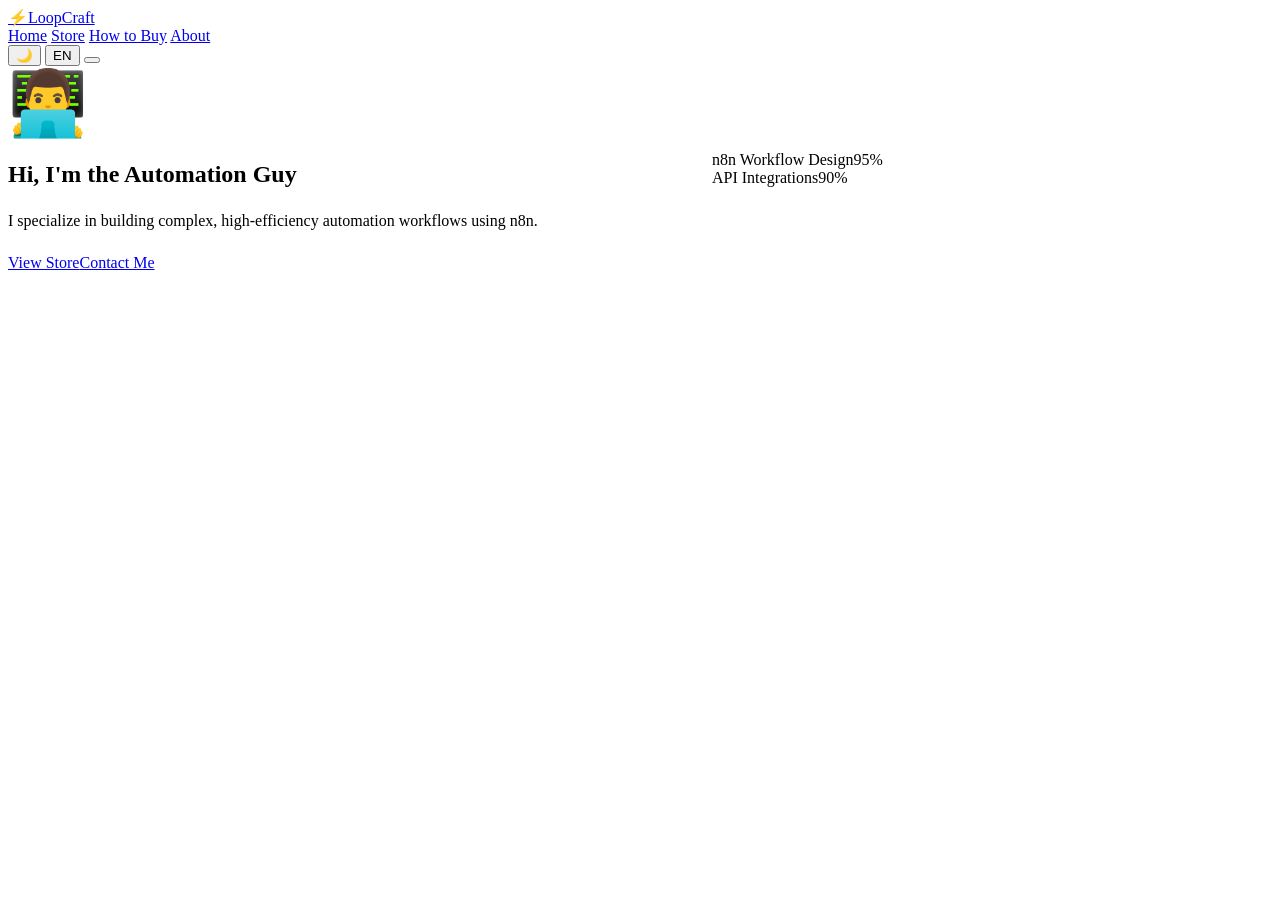
==== pages/about.html @ a9fdd728 "Create about.html" ====
<!DOCTYPE html>
<html lang="en" data-theme="dark">
<head>
    <meta charset="UTF-8">
    <meta name="viewport" content="width=device-width, initial-scale=1.0">
    <title>About | LoopCraft n8n Workflows</title>
    <link rel="preconnect" href="https://fonts.googleapis.com">
    <link rel="preconnect" href="https://fonts.gstatic.com" crossorigin>
    <link href="https://fonts.googleapis.com/css2?family=Inter:wght@400;500;600&family=Space+Grotesk:wght@500;700;800&family=Cairo:wght@600;700&display=swap" rel="stylesheet">
    <link rel="stylesheet" href="../css/style.css">
</head>
<body>
    <nav class="navbar">
        <div class="container">
            <a href="../index.html" class="logo"><span class="logo-icon">⚡</span><span class="logo-text">LoopCraft</span></a>
            <div class="nav-links">
                <a href="../index.html" class="nav-link" data-i18n="nav-home">Home</a>
                <a href="store.html" class="nav-link" data-i18n="nav-store">Store</a>
                <a href="how-to-buy.html" class="nav-link" data-i18n="nav-how-to-buy">How to Buy</a>
                <a href="about.html" class="nav-link active" data-i18n="nav-about">About</a>
            </div>
            <div class="nav-actions">
                <button class="icon-btn theme-toggle">🌙</button>
                <button class="icon-btn lang-toggle">EN</button>
                <button class="hamburger" id="hamburger"><span></span><span></span><span></span></button>
            </div>
        </div>
    </nav>
    <section class="about-hero">
        <div class="container">
            <div style="display: grid; grid-template-columns: repeat(auto-fit, minmax(350px, 1fr )); gap: 4rem; align-items: center;">
                <div class="reveal">
                    <span style="font-size: 4rem;">👨‍💻</span>
                    <h1 data-i18n="about-h1">Hi, I'm the Automation Guy</h1>
                    <p style="margin: 1.5rem 0;" data-i18n="about-p1">I specialize in building complex, high-efficiency automation workflows using n8n.</p>
                    <div class="btn-group"><a href="store.html" class="btn btn-primary" data-i18n="view-store">View Store</a><a href="https://instagram.com/your.instagram" target="_blank" class="btn btn-secondary" data-i18n="contact-me">Contact Me</a></div>
                </div>
                <div class="reveal" style="background: var(--bg-card ); padding: 2.5rem; border-radius: 24px; border: 1px solid var(--border-subtle);">
                    <div class="exp-bar-container"><div class="exp-label"><span>n8n Workflow Design</span><span>95%</span></div><div class="bar-bg"><div class="bar-fill" data-percent="95%"></div></div></div>
                    <div class="exp-bar-container"><div class="exp-label"><span>API Integrations</span><span>90%</span></div><div class="bar-bg"><div class="bar-fill" data-percent="90%"></div></div></div>
                    <!-- Other bars -->
                </div>
            </div>
        </div>
    </section>
    <script src="../js/main.js"></script>
</body>
</html>
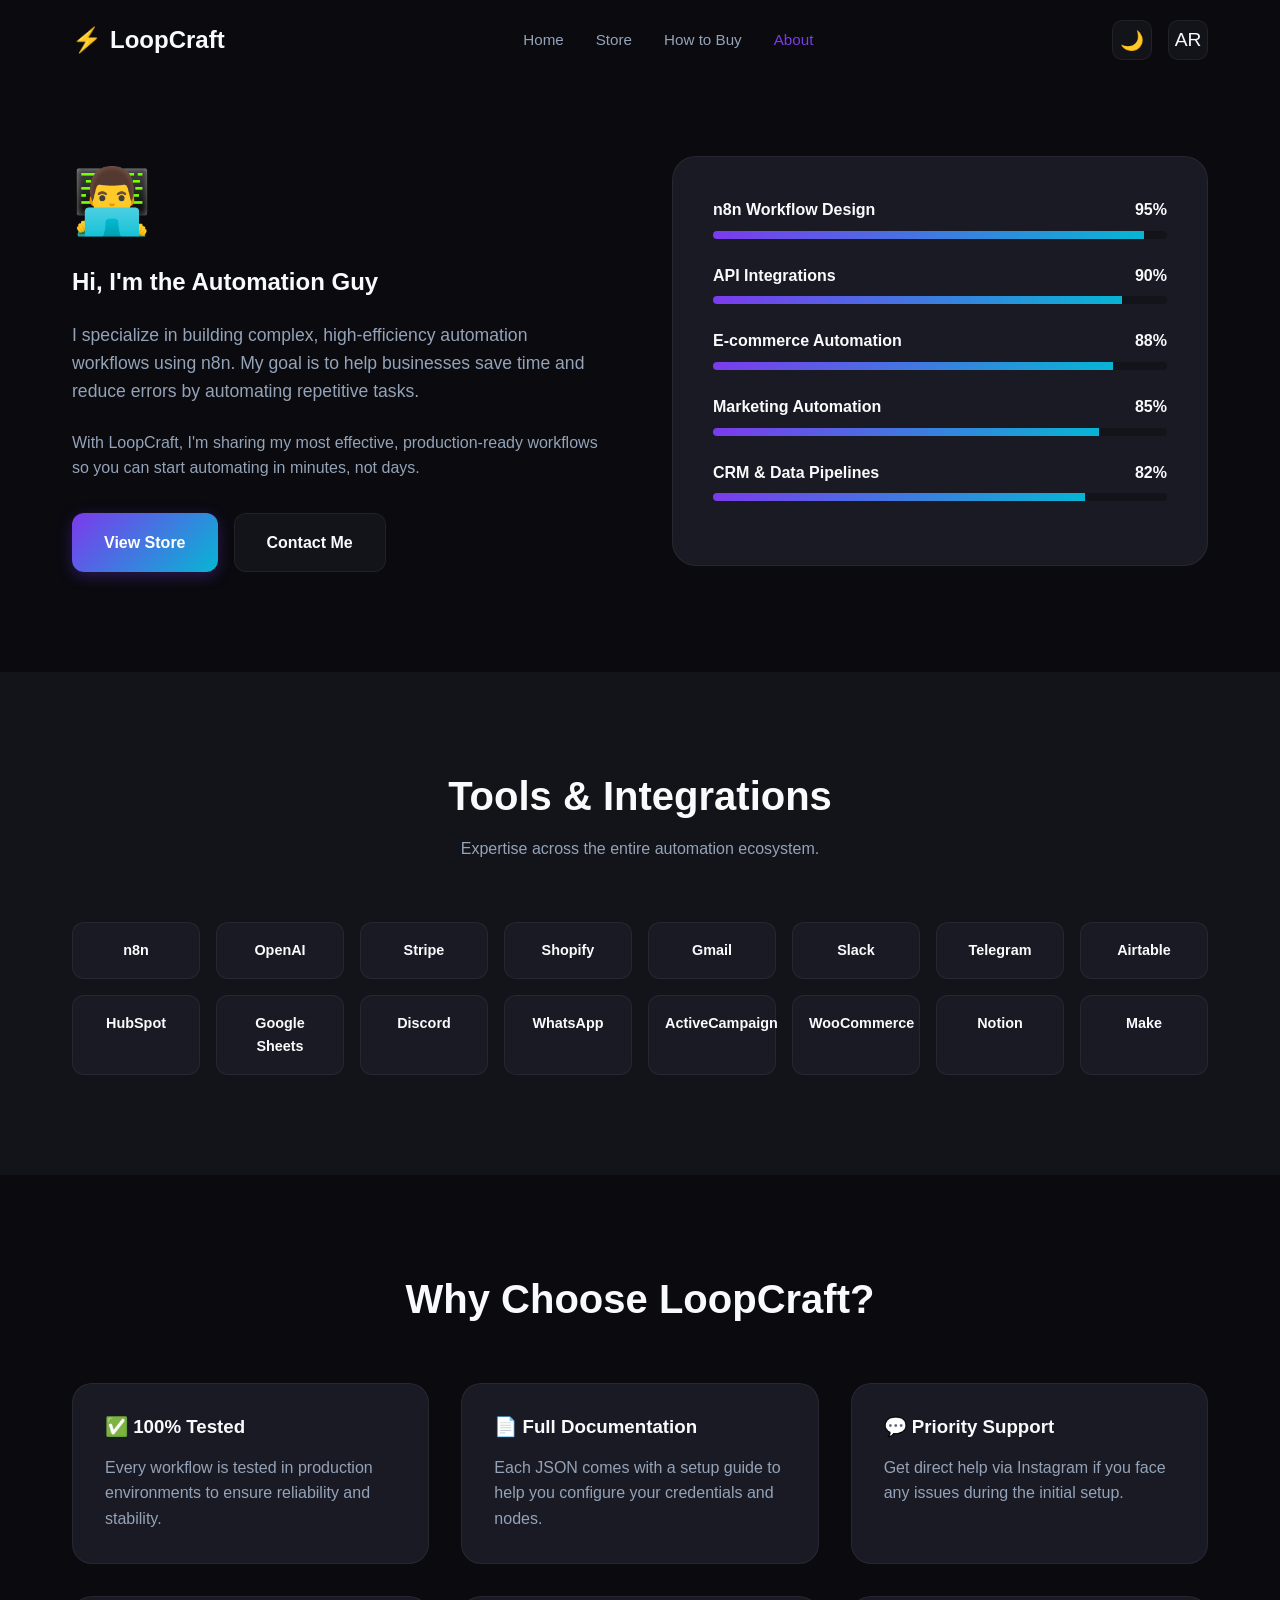
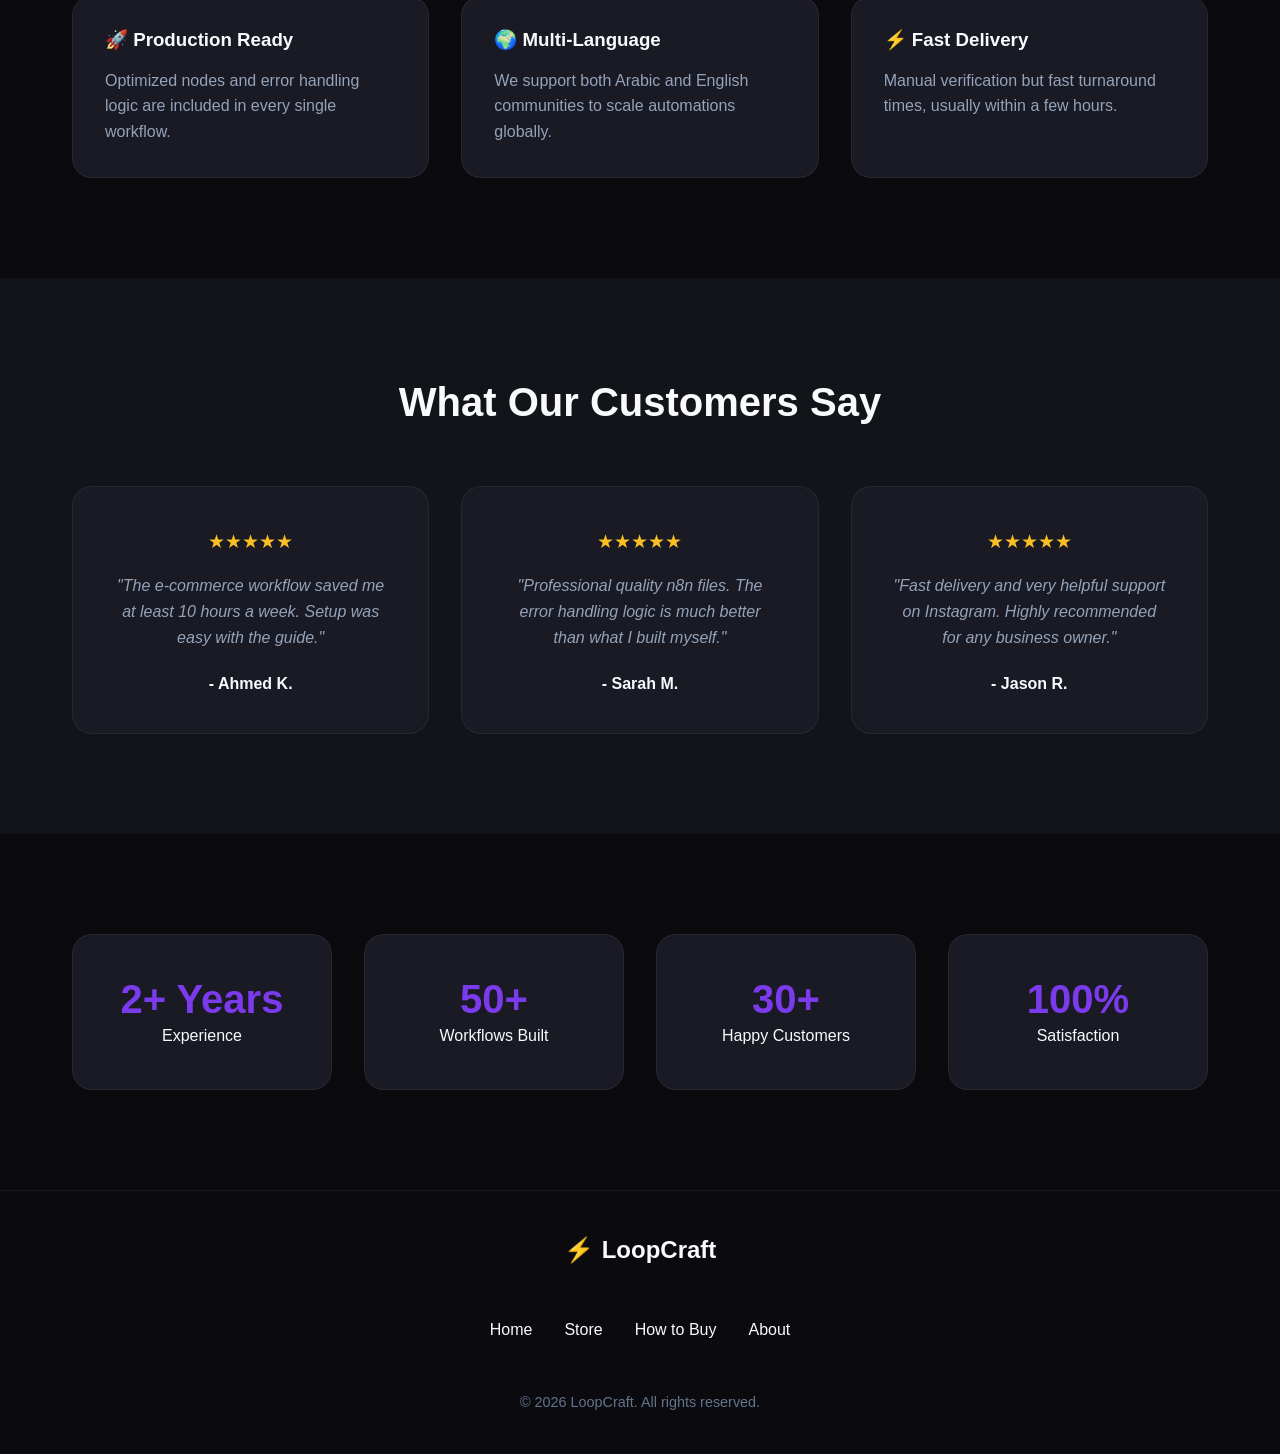
==== commit b8c6e355: "Update about.html" ====
--- a/pages/about.html
+++ b/pages/about.html
@@ -4,15 +4,22 @@
     <meta charset="UTF-8">
     <meta name="viewport" content="width=device-width, initial-scale=1.0">
     <title>About | LoopCraft n8n Workflows</title>
+    <!-- Google Fonts -->
     <link rel="preconnect" href="https://fonts.googleapis.com">
     <link rel="preconnect" href="https://fonts.gstatic.com" crossorigin>
     <link href="https://fonts.googleapis.com/css2?family=Inter:wght@400;500;600&family=Space+Grotesk:wght@500;700;800&family=Cairo:wght@600;700&display=swap" rel="stylesheet">
+    <!-- CSS Link -->
     <link rel="stylesheet" href="../css/style.css">
 </head>
 <body>
+
+    <!-- Navbar -->
     <nav class="navbar">
         <div class="container">
-            <a href="../index.html" class="logo"><span class="logo-icon">⚡</span><span class="logo-text">LoopCraft</span></a>
+            <a href="../index.html" class="logo">
+                <span class="logo-icon">⚡</span>
+                <span class="logo-text">LoopCraft</span>
+            </a>
             <div class="nav-links">
                 <a href="../index.html" class="nav-link" data-i18n="nav-home">Home</a>
                 <a href="store.html" class="nav-link" data-i18n="nav-store">Store</a>
@@ -22,27 +29,184 @@
             <div class="nav-actions">
                 <button class="icon-btn theme-toggle">🌙</button>
                 <button class="icon-btn lang-toggle">EN</button>
-                <button class="hamburger" id="hamburger"><span></span><span></span><span></span></button>
+                <button class="hamburger" id="hamburger">
+                    <span></span><span></span><span></span>
+                </button>
             </div>
         </div>
     </nav>
-    <section class="about-hero">
+
+    <!-- Mobile Menu -->
+    <div class="mobile-menu" id="mobileMenu">
+        <a href="../index.html" class="nav-link" data-i18n="nav-home">Home</a>
+        <a href="store.html" class="nav-link" data-i18n="nav-store">Store</a>
+        <a href="how-to-buy.html" class="nav-link" data-i18n="nav-how-to-buy">How to Buy</a>
+        <a href="about.html" class="nav-link active" data-i18n="nav-about">About</a>
+    </div>
+
+    <!-- About Hero -->
+    <section class="about-hero" style="padding-top: 150px;">
         <div class="container">
             <div style="display: grid; grid-template-columns: repeat(auto-fit, minmax(350px, 1fr )); gap: 4rem; align-items: center;">
                 <div class="reveal">
-                    <span style="font-size: 4rem;">👨‍💻</span>
+                    <span style="font-size: 4rem; display: block; margin-bottom: 1rem;">👨‍💻</span>
                     <h1 data-i18n="about-h1">Hi, I'm the Automation Guy</h1>
-                    <p style="margin: 1.5rem 0;" data-i18n="about-p1">I specialize in building complex, high-efficiency automation workflows using n8n.</p>
-                    <div class="btn-group"><a href="store.html" class="btn btn-primary" data-i18n="view-store">View Store</a><a href="https://instagram.com/your.instagram" target="_blank" class="btn btn-secondary" data-i18n="contact-me">Contact Me</a></div>
-                </div>
+                    <p style="margin: 1.5rem 0; font-size: 1.1rem; color: var(--text-secondary);" data-i18n="about-p1">I specialize in building complex, high-efficiency automation workflows using n8n. My goal is to help businesses save time and reduce errors by automating repetitive tasks.</p>
+                    <p style="margin-bottom: 2rem; color: var(--text-secondary);" data-i18n="about-p2">With LoopCraft, I'm sharing my most effective, production-ready workflows so you can start automating in minutes, not days.</p>
+                    <div class="btn-group">
+                        <a href="store.html" class="btn btn-primary" data-i18n="view-store">View Store</a>
+                        <a href="https://instagram.com/your.instagram" target="_blank" class="btn btn-secondary" data-i18n="contact-me">Contact Me</a>
+                    </div>
+                </div>
+                
+                <!-- Experience Bars -->
                 <div class="reveal" style="background: var(--bg-card ); padding: 2.5rem; border-radius: 24px; border: 1px solid var(--border-subtle);">
-                    <div class="exp-bar-container"><div class="exp-label"><span>n8n Workflow Design</span><span>95%</span></div><div class="bar-bg"><div class="bar-fill" data-percent="95%"></div></div></div>
-                    <div class="exp-bar-container"><div class="exp-label"><span>API Integrations</span><span>90%</span></div><div class="bar-bg"><div class="bar-fill" data-percent="90%"></div></div></div>
-                    <!-- Other bars -->
-                </div>
-            </div>
-        </div>
-    </section>
+                    <div class="exp-bar-container">
+                        <div class="exp-label"><span>n8n Workflow Design</span><span>95%</span></div>
+                        <div class="bar-bg"><div class="bar-fill" data-percent="95%"></div></div>
+                    </div>
+                    <div class="exp-bar-container">
+                        <div class="exp-label"><span>API Integrations</span><span>90%</span></div>
+                        <div class="bar-bg"><div class="bar-fill" data-percent="90%"></div></div>
+                    </div>
+                    <div class="exp-bar-container">
+                        <div class="exp-label"><span>E-commerce Automation</span><span>88%</span></div>
+                        <div class="bar-bg"><div class="bar-fill" data-percent="88%"></div></div>
+                    </div>
+                    <div class="exp-bar-container">
+                        <div class="exp-label"><span>Marketing Automation</span><span>85%</span></div>
+                        <div class="bar-bg"><div class="bar-fill" data-percent="85%"></div></div>
+                    </div>
+                    <div class="exp-bar-container">
+                        <div class="exp-label"><span>CRM & Data Pipelines</span><span>82%</span></div>
+                        <div class="bar-bg"><div class="bar-fill" data-percent="82%"></div></div>
+                    </div>
+                </div>
+            </div>
+        </div>
+    </section>
+
+    <!-- Tools Section -->
+    <section class="tools" style="background: var(--bg-secondary);">
+        <div class="container">
+            <div class="section-header reveal">
+                <h2 data-i18n="tools-h2">Tools & Integrations</h2>
+                <p data-i18n="tools-p">Expertise across the entire automation ecosystem.</p>
+            </div>
+            <div class="tools-grid reveal">
+                <div class="tool-chip">n8n</div><div class="tool-chip">OpenAI</div><div class="tool-chip">Stripe</div><div class="tool-chip">Shopify</div>
+                <div class="tool-chip">Gmail</div><div class="tool-chip">Slack</div><div class="tool-chip">Telegram</div><div class="tool-chip">Airtable</div>
+                <div class="tool-chip">HubSpot</div><div class="tool-chip">Google Sheets</div><div class="tool-chip">Discord</div><div class="tool-chip">WhatsApp</div>
+                <div class="tool-chip">ActiveCampaign</div><div class="tool-chip">WooCommerce</div><div class="tool-chip">Notion</div><div class="tool-chip">Make</div>
+            </div>
+        </div>
+    </section>
+
+    <!-- Why Choose Us -->
+    <section class="why-choose">
+        <div class="container">
+            <div class="section-header reveal">
+                <h2 data-i18n="why-h2">Why Choose LoopCraft?</h2>
+            </div>
+            <div class="workflow-grid reveal">
+                <div class="step-card" style="text-align: left; padding: 2rem;">
+                    <h3 style="margin-bottom: 1rem;">✅ 100% Tested</h3>
+                    <p style="color: var(--text-secondary);">Every workflow is tested in production environments to ensure reliability and stability.</p>
+                </div>
+                <div class="step-card" style="text-align: left; padding: 2rem;">
+                    <h3 style="margin-bottom: 1rem;">📄 Full Documentation</h3>
+                    <p style="color: var(--text-secondary);">Each JSON comes with a setup guide to help you configure your credentials and nodes.</p>
+                </div>
+                <div class="step-card" style="text-align: left; padding: 2rem;">
+                    <h3 style="margin-bottom: 1rem;">💬 Priority Support</h3>
+                    <p style="color: var(--text-secondary);">Get direct help via Instagram if you face any issues during the initial setup.</p>
+                </div>
+                <div class="step-card" style="text-align: left; padding: 2rem;">
+                    <h3 style="margin-bottom: 1rem;">🚀 Production Ready</h3>
+                    <p style="color: var(--text-secondary);">Optimized nodes and error handling logic are included in every single workflow.</p>
+                </div>
+                <div class="step-card" style="text-align: left; padding: 2rem;">
+                    <h3 style="margin-bottom: 1rem;">🌍 Multi-Language</h3>
+                    <p style="color: var(--text-secondary);">We support both Arabic and English communities to scale automations globally.</p>
+                </div>
+                <div class="step-card" style="text-align: left; padding: 2rem;">
+                    <h3 style="margin-bottom: 1rem;">⚡ Fast Delivery</h3>
+                    <p style="color: var(--text-secondary);">Manual verification but fast turnaround times, usually within a few hours.</p>
+                </div>
+            </div>
+        </div>
+    </section>
+
+    <!-- Testimonials -->
+    <section class="testimonials" style="background: var(--bg-secondary);">
+        <div class="container">
+            <div class="section-header reveal">
+                <h2 data-i18n="test-h2">What Our Customers Say</h2>
+            </div>
+            <div class="workflow-grid reveal">
+                <div class="step-card">
+                    <div style="color: #fbbf24; margin-bottom: 1rem; font-size: 1.2rem;">★★★★★</div>
+                    <p style="font-style: italic; color: var(--text-secondary);">"The e-commerce workflow saved me at least 10 hours a week. Setup was easy with the guide."</p>
+                    <h4 style="margin-top: 1.5rem;">- Ahmed K.</h4>
+                </div>
+                <div class="step-card">
+                    <div style="color: #fbbf24; margin-bottom: 1rem; font-size: 1.2rem;">★★★★★</div>
+                    <p style="font-style: italic; color: var(--text-secondary);">"Professional quality n8n files. The error handling logic is much better than what I built myself."</p>
+                    <h4 style="margin-top: 1.5rem;">- Sarah M.</h4>
+                </div>
+                <div class="step-card">
+                    <div style="color: #fbbf24; margin-bottom: 1rem; font-size: 1.2rem;">★★★★★</div>
+                    <p style="font-style: italic; color: var(--text-secondary);">"Fast delivery and very helpful support on Instagram. Highly recommended for any business owner."</p>
+                    <h4 style="margin-top: 1.5rem;">- Jason R.</h4>
+                </div>
+            </div>
+        </div>
+    </section>
+
+    <!-- Stats Section -->
+    <section class="numbers">
+        <div class="container">
+            <div class="steps-grid reveal">
+                <div class="step-card">
+                    <h3 style="font-size: 2.5rem; color: var(--violet);">2+ Years</h3>
+                    <p>Experience</p>
+                </div>
+                <div class="step-card">
+                    <h3 style="font-size: 2.5rem; color: var(--violet);">50+</h3>
+                    <p>Workflows Built</p>
+                </div>
+                <div class="step-card">
+                    <h3 style="font-size: 2.5rem; color: var(--violet);">30+</h3>
+                    <p>Happy Customers</p>
+                </div>
+                <div class="step-card">
+                    <h3 style="font-size: 2.5rem; color: var(--violet);">100%</h3>
+                    <p>Satisfaction</p>
+                </div>
+            </div>
+        </div>
+    </section>
+
+    <!-- Footer -->
+    <footer>
+        <div class="container">
+            <div class="footer-content">
+                <a href="../index.html" class="logo">
+                    <span class="logo-icon">⚡</span>
+                    <span class="logo-text">LoopCraft</span>
+                </a>
+                <div class="footer-links" style="margin: 1.5rem 0;">
+                    <a href="../index.html" data-i18n="nav-home">Home</a>
+                    <a href="store.html" data-i18n="nav-store">Store</a>
+                    <a href="how-to-buy.html" data-i18n="nav-how-to-buy">How to Buy</a>
+                    <a href="about.html" data-i18n="nav-about">About</a>
+                </div>
+                <p class="copyright">© 2026 LoopCraft. All rights reserved.</p>
+            </div>
+        </div>
+    </footer>
+
+    <!-- Scripts -->
     <script src="../js/main.js"></script>
 </body>
 </html>
--- a/css/style.css
+++ b/css/style.css
@@ -0,0 +1,840 @@
+/* 
+  LoopCraft - Professional n8n Automation Store
+  CSS Architecture: Modern, Responsive, Theme-aware
+*/
+
+:root {
+    /* Dark Mode (Default) */
+    --bg-primary: #0a0a0f;
+    --bg-secondary: #13131a;
+    --bg-card: #1a1a24;
+    --bg-card-hover: #1f1f2e;
+    --border: rgba(124, 58, 237, 0.2);
+    --border-subtle: rgba(255, 255, 255, 0.06);
+    --violet: #7c3aed;
+    --violet-light: #9d6af5;
+    --violet-glow: rgba(124, 58, 237, 0.3);
+    --cyan: #06b6d4;
+    --text-primary: #f8fafc;
+    --text-secondary: #94a3b8;
+    --text-muted: #64748b;
+    --gradient-btn: linear-gradient(135deg, #7c3aed, #06b6d4);
+    --gradient-text: linear-gradient(135deg, #7c3aed, #06b6d4);
+    
+    /* Shared Constants */
+    --font-heading: 'Space Grotesk', sans-serif;
+    --font-body: 'Inter', sans-serif;
+    --font-arabic: 'Cairo', sans-serif;
+    --transition: all 0.3s cubic-bezier(0.4, 0, 0.2, 1);
+    --shadow-sm: 0 1px 2px 0 rgba(0, 0, 0, 0.05);
+    --shadow-md: 0 4px 6px -1px rgba(0, 0, 0, 0.1);
+    --shadow-lg: 0 10px 15px -3px rgba(0, 0, 0, 0.1);
+    --container-width: 1200px;
+    --nav-height: 80px;
+}
+
+/* Light Mode Overrides */
+[data-theme="light"] {
+    --bg-primary: #f8fafc;
+    --bg-secondary: #f1f5f9;
+    --bg-card: #ffffff;
+    --bg-card-hover: #f8f4ff;
+    --border: rgba(124, 58, 237, 0.1);
+    --border-subtle: rgba(0, 0, 0, 0.05);
+    --text-primary: #0f172a;
+    --text-secondary: #475569;
+    --text-muted: #64748b;
+    --violet-glow: rgba(124, 58, 237, 0.15);
+}
+
+/* Base Styles */
+* {
+    margin: 0;
+    padding: 0;
+    box-sizing: border-box;
+}
+
+html {
+    scroll-behavior: smooth;
+}
+
+body {
+    background-color: var(--bg-primary);
+    color: var(--text-primary);
+    font-family: var(--font-body);
+    line-height: 1.6;
+    overflow-x: hidden;
+    transition: background-color 0.3s, color 0.3s;
+}
+
+body[dir="rtl"] {
+    font-family: var(--font-arabic);
+}
+
+h1, h2, h3, h4, h5, h6 {
+    font-family: var(--font-heading);
+    font-weight: 700;
+    line-height: 1.2;
+}
+
+a {
+    text-decoration: none;
+    color: inherit;
+    transition: var(--transition);
+}
+
+ul {
+    list-style: none;
+}
+
+img {
+    max-width: 100%;
+    display: block;
+}
+
+button {
+    cursor: pointer;
+    border: none;
+    background: none;
+    font-family: inherit;
+}
+
+.container {
+    max-width: var(--container-width);
+    margin: 0 auto;
+    padding: 0 2rem;
+}
+
+/* Typography Helpers */
+.text-gradient {
+    background: var(--gradient-text);
+    -webkit-background-clip: text;
+    -webkit-text-fill-color: transparent;
+    background-clip: text;
+}
+
+.reveal {
+    opacity: 0;
+    transform: translateY(30px);
+    transition: all 0.8s ease-out;
+}
+
+.reveal.active {
+    opacity: 1;
+    transform: translateY(0);
+}
+
+/* Navbar */
+.navbar {
+    position: fixed;
+    top: 0;
+    left: 0;
+    width: 100%;
+    height: var(--nav-height);
+    z-index: 1000;
+    transition: var(--transition);
+    display: flex;
+    align-items: center;
+}
+
+.navbar.scrolled {
+    background: rgba(var(--bg-primary-rgb, 10, 10, 15), 0.8);
+    backdrop-filter: blur(12px);
+    border-bottom: 1px solid var(--border-subtle);
+    height: 70px;
+}
+
+.navbar .container {
+    display: flex;
+    justify-content: space-between;
+    align-items: center;
+    width: 100%;
+}
+
+.logo {
+    font-size: 1.5rem;
+    font-weight: 800;
+    display: flex;
+    align-items: center;
+    gap: 0.5rem;
+    font-family: var(--font-heading);
+}
+
+.nav-links {
+    display: flex;
+    gap: 2rem;
+    align-items: center;
+}
+
+.nav-link {
+    font-weight: 500;
+    font-size: 0.95rem;
+    color: var(--text-secondary);
+}
+
+.nav-link:hover, .nav-link.active {
+    color: var(--violet);
+}
+
+.nav-actions {
+    display: flex;
+    gap: 1rem;
+    align-items: center;
+}
+
+.icon-btn {
+    width: 40px;
+    height: 40px;
+    border-radius: 10px;
+    display: flex;
+    align-items: center;
+    justify-content: center;
+    background: var(--bg-secondary);
+    border: 1px solid var(--border-subtle);
+    color: var(--text-primary);
+    font-size: 1.2rem;
+    transition: var(--transition);
+}
+
+.icon-btn:hover {
+    border-color: var(--violet);
+    transform: translateY(-2px);
+}
+
+.hamburger {
+    display: none;
+    flex-direction: column;
+    gap: 6px;
+}
+
+.hamburger span {
+    width: 25px;
+    height: 2px;
+    background: var(--text-primary);
+    transition: var(--transition);
+}
+
+/* Mobile Menu */
+.mobile-menu {
+    position: fixed;
+    top: 0;
+    left: 0;
+    width: 100%;
+    height: 100vh;
+    background: var(--bg-primary);
+    z-index: 999;
+    display: flex;
+    flex-direction: column;
+    align-items: center;
+    justify-content: center;
+    gap: 2rem;
+    transform: translateX(100%);
+    transition: transform 0.5s cubic-bezier(0.77, 0, 0.175, 1);
+}
+
+.mobile-menu.active {
+    transform: translateX(0);
+}
+
+.mobile-menu .nav-link {
+    font-size: 1.5rem;
+}
+
+/* Hero Section */
+.hero {
+    position: relative;
+    height: 100vh;
+    display: flex;
+    align-items: center;
+    overflow: hidden;
+}
+
+#heroCanvas {
+    position: absolute;
+    top: 0;
+    left: 0;
+    width: 100%;
+    height: 100%;
+    z-index: 0;
+    pointer-events: none;
+}
+
+.hero-content {
+    position: relative;
+    z-index: 1;
+    max-width: 800px;
+}
+
+.badge {
+    display: inline-flex;
+    align-items: center;
+    gap: 0.5rem;
+    padding: 0.5rem 1rem;
+    background: var(--bg-secondary);
+    border: 1px solid var(--border);
+    border-radius: 100px;
+    font-size: 0.85rem;
+    font-weight: 600;
+    margin-bottom: 1.5rem;
+}
+
+.dot {
+    width: 8px;
+    height: 8px;
+    background: var(--cyan);
+    border-radius: 50%;
+    box-shadow: 0 0 10px var(--cyan);
+    animation: pulse 2s infinite;
+}
+
+@keyframes pulse {
+    0% { transform: scale(1); opacity: 1; }
+    50% { transform: scale(1.5); opacity: 0.5; }
+    100% { transform: scale(1); opacity: 1; }
+}
+
+.hero h1 {
+    font-size: clamp(2.5rem, 8vw, 4.5rem);
+    margin-bottom: 1.5rem;
+}
+
+.hero p {
+    font-size: 1.2rem;
+    color: var(--text-secondary);
+    margin-bottom: 2.5rem;
+    max-width: 600px;
+}
+
+.btn-group {
+    display: flex;
+    gap: 1rem;
+    flex-wrap: wrap;
+}
+
+.btn {
+    padding: 1rem 2rem;
+    border-radius: 12px;
+    font-weight: 600;
+    font-size: 1rem;
+    transition: var(--transition);
+    display: inline-flex;
+    align-items: center;
+    justify-content: center;
+    gap: 0.5rem;
+}
+
+.btn-primary {
+    background: var(--gradient-btn);
+    color: white;
+    box-shadow: 0 4px 15px var(--violet-glow);
+}
+
+.btn-primary:hover {
+    transform: translateY(-3px);
+    box-shadow: 0 8px 25px var(--violet-glow);
+}
+
+.btn-secondary {
+    background: var(--bg-secondary);
+    border: 1px solid var(--border-subtle);
+    color: var(--text-primary);
+}
+
+.btn-secondary:hover {
+    background: var(--bg-card-hover);
+    border-color: var(--violet);
+}
+
+.hero-stats {
+    display: flex;
+    gap: 3rem;
+    margin-top: 4rem;
+}
+
+.stat-item h3 {
+    font-size: 1.5rem;
+    color: var(--text-primary);
+}
+
+.stat-item p {
+    font-size: 0.9rem;
+    color: var(--text-muted);
+    margin-bottom: 0;
+}
+
+/* Sections */
+section {
+    padding: 100px 0;
+}
+
+.section-header {
+    text-align: center;
+    margin-bottom: 60px;
+}
+
+.section-header h2 {
+    font-size: 2.5rem;
+    margin-bottom: 1rem;
+}
+
+.section-header p {
+    color: var(--text-secondary);
+    max-width: 600px;
+    margin: 0 auto;
+}
+
+/* Workflow Cards */
+.workflow-grid {
+    display: grid;
+    grid-template-columns: repeat(auto-fill, minmax(350px, 1fr));
+    gap: 2rem;
+}
+
+.workflow-card {
+    background: var(--bg-card);
+    border: 1px solid var(--border-subtle);
+    border-radius: 20px;
+    padding: 2rem;
+    position: relative;
+    overflow: hidden;
+    transition: var(--transition);
+    display: flex;
+    flex-direction: column;
+}
+
+.workflow-card::before {
+    content: '';
+    position: absolute;
+    top: 0;
+    left: 0;
+    width: 100%;
+    height: 4px;
+    background: var(--gradient-btn);
+    transform: scaleX(0);
+    transform-origin: left;
+    transition: transform 0.4s ease;
+}
+
+.workflow-card:hover {
+    transform: translateY(-10px);
+    border-color: var(--violet);
+    box-shadow: 0 20px 40px rgba(0, 0, 0, 0.3);
+}
+
+.workflow-card:hover::before {
+    transform: scaleX(1);
+}
+
+.card-icon {
+    width: 50px;
+    height: 50px;
+    border-radius: 12px;
+    background: var(--bg-secondary);
+    display: flex;
+    align-items: center;
+    justify-content: center;
+    font-size: 1.5rem;
+    margin-bottom: 1.5rem;
+}
+
+.card-tags {
+    display: flex;
+    gap: 0.5rem;
+    margin-bottom: 1rem;
+}
+
+.tag {
+    font-size: 0.75rem;
+    font-weight: 600;
+    padding: 0.25rem 0.75rem;
+    background: rgba(124, 58, 237, 0.1);
+    color: var(--violet-light);
+    border-radius: 100px;
+}
+
+.workflow-card h3 {
+    font-size: 1.25rem;
+    margin-bottom: 1rem;
+}
+
+.workflow-card .desc {
+    font-size: 0.95rem;
+    color: var(--text-secondary);
+    margin-bottom: 1.5rem;
+    flex-grow: 1;
+}
+
+.integrations {
+    display: flex;
+    flex-wrap: wrap;
+    gap: 0.5rem;
+    margin-bottom: 2rem;
+}
+
+.chip {
+    font-size: 0.8rem;
+    padding: 0.2rem 0.6rem;
+    background: var(--bg-secondary);
+    border: 1px solid var(--border-subtle);
+    border-radius: 6px;
+    color: var(--text-muted);
+}
+
+.card-footer {
+    display: flex;
+    justify-content: space-between;
+    align-items: center;
+    padding-top: 1.5rem;
+    border-top: 1px solid var(--border-subtle);
+}
+
+.price {
+    font-size: 1.5rem;
+    font-weight: 700;
+    color: var(--text-primary);
+}
+
+/* Filter Buttons */
+.filters {
+    display: flex;
+    justify-content: center;
+    flex-wrap: wrap;
+    gap: 1rem;
+    margin-bottom: 3rem;
+}
+
+.filter-btn {
+    padding: 0.6rem 1.2rem;
+    border-radius: 100px;
+    background: var(--bg-secondary);
+    border: 1px solid var(--border-subtle);
+    color: var(--text-secondary);
+    font-weight: 500;
+    transition: var(--transition);
+}
+
+.filter-btn:hover, .filter-btn.active {
+    background: var(--violet);
+    color: white;
+    border-color: var(--violet);
+}
+
+/* Step Cards */
+.steps-grid {
+    display: grid;
+    grid-template-columns: repeat(auto-fit, minmax(250px, 1fr));
+    gap: 2rem;
+}
+
+.step-card {
+    background: var(--bg-card);
+    padding: 2.5rem;
+    border-radius: 20px;
+    text-align: center;
+    border: 1px solid var(--border-subtle);
+}
+
+.step-number {
+    font-size: 3rem;
+    font-weight: 800;
+    color: rgba(124, 58, 237, 0.2);
+    margin-bottom: 1rem;
+    display: block;
+    font-family: var(--font-heading);
+}
+
+/* Modal */
+.modal-overlay {
+    position: fixed;
+    top: 0;
+    left: 0;
+    width: 100%;
+    height: 100%;
+    background: rgba(0, 0, 0, 0.8);
+    backdrop-filter: blur(8px);
+    z-index: 2000;
+    display: none;
+    align-items: center;
+    justify-content: center;
+    padding: 1rem;
+}
+
+.modal {
+    background: var(--bg-card);
+    width: 100%;
+    max-width: 500px;
+    border-radius: 24px;
+    padding: 2.5rem;
+    position: relative;
+    border: 1px solid var(--border);
+    animation: modalSlideUp 0.4s cubic-bezier(0.175, 0.885, 0.32, 1.275);
+}
+
+@keyframes modalSlideUp {
+    from { transform: translateY(50px); opacity: 0; }
+    to { transform: translateY(0); opacity: 1; }
+}
+
+.modal-header {
+    margin-bottom: 2rem;
+}
+
+.modal-header h2 {
+    font-size: 1.5rem;
+    margin-bottom: 0.5rem;
+}
+
+.modal-price-badge {
+    display: inline-block;
+    padding: 0.4rem 1rem;
+    background: rgba(6, 182, 212, 0.1);
+    color: var(--cyan);
+    border-radius: 100px;
+    font-weight: 700;
+}
+
+.modal-steps {
+    display: flex;
+    flex-direction: column;
+    gap: 1.5rem;
+    margin-bottom: 2rem;
+}
+
+.modal-step {
+    display: flex;
+    gap: 1rem;
+}
+
+.step-idx {
+    width: 28px;
+    height: 28px;
+    background: var(--violet);
+    color: white;
+    border-radius: 50%;
+    display: flex;
+    align-items: center;
+    justify-content: center;
+    font-size: 0.8rem;
+    font-weight: 700;
+    flex-shrink: 0;
+}
+
+.wallet-box {
+    background: var(--bg-secondary);
+    padding: 1rem;
+    border-radius: 12px;
+    border: 1px solid var(--border-subtle);
+    display: flex;
+    align-items: center;
+    justify-content: space-between;
+    margin: 1rem 0;
+}
+
+.wallet-address {
+    font-family: monospace;
+    font-size: 0.9rem;
+    color: var(--text-primary);
+    word-break: break-all;
+    overflow: hidden;
+    text-overflow: ellipsis;
+    white-space: nowrap;
+}
+
+.copy-btn {
+    padding: 0.5rem 1rem;
+    background: var(--bg-card);
+    border: 1px solid var(--border-subtle);
+    border-radius: 8px;
+    color: var(--violet);
+    font-size: 0.8rem;
+    font-weight: 600;
+}
+
+.modal-footer {
+    display: flex;
+    flex-direction: column;
+    gap: 1rem;
+}
+
+/* FAQ Accordion */
+.faq-container {
+    max-width: 800px;
+    margin: 0 auto;
+}
+
+.faq-item {
+    background: var(--bg-card);
+    border: 1px solid var(--border-subtle);
+    border-radius: 16px;
+    margin-bottom: 1rem;
+    overflow: hidden;
+}
+
+.faq-question {
+    padding: 1.5rem;
+    width: 100%;
+    display: flex;
+    justify-content: space-between;
+    align-items: center;
+    text-align: left;
+    font-weight: 600;
+    color: var(--text-primary);
+}
+
+body[dir="rtl"] .faq-question {
+    text-align: right;
+}
+
+.faq-answer {
+    max-height: 0;
+    overflow: hidden;
+    transition: max-height 0.3s ease;
+    padding: 0 1.5rem;
+    color: var(--text-secondary);
+}
+
+.faq-item.active .faq-answer {
+    max-height: 300px;
+    padding-bottom: 1.5rem;
+}
+
+.faq-icon {
+    transition: transform 0.3s;
+}
+
+.faq-item.active .faq-icon {
+    transform: rotate(180deg);
+}
+
+/* Experience Bars */
+.exp-bar-container {
+    margin-bottom: 1.5rem;
+}
+
+.exp-label {
+    display: flex;
+    justify-content: space-between;
+    margin-bottom: 0.5rem;
+    font-weight: 600;
+}
+
+.bar-bg {
+    height: 8px;
+    background: var(--bg-secondary);
+    border-radius: 100px;
+    overflow: hidden;
+}
+
+.bar-fill {
+    height: 100%;
+    background: var(--gradient-btn);
+    width: 0;
+    transition: width 1.5s cubic-bezier(0.1, 0, 0.2, 1);
+}
+
+/* Tools Grid */
+.tools-grid {
+    display: grid;
+    grid-template-columns: repeat(auto-fill, minmax(120px, 1fr));
+    gap: 1rem;
+}
+
+.tool-chip {
+    background: var(--bg-card);
+    padding: 1rem;
+    border-radius: 12px;
+    text-align: center;
+    border: 1px solid var(--border-subtle);
+    font-weight: 600;
+    font-size: 0.9rem;
+}
+
+/* Footer */
+footer {
+    padding: 40px 0;
+    border-top: 1px solid var(--border-subtle);
+    text-align: center;
+}
+
+.footer-content {
+    display: flex;
+    flex-direction: column;
+    align-items: center;
+    gap: 1.5rem;
+}
+
+.footer-links {
+    display: flex;
+    gap: 2rem;
+}
+
+.copyright {
+    color: var(--text-muted);
+    font-size: 0.9rem;
+}
+
+/* Toast */
+.toast {
+    position: fixed;
+    bottom: 2rem;
+    right: 2rem;
+    background: #10b981;
+    color: white;
+    padding: 1rem 2rem;
+    border-radius: 12px;
+    font-weight: 600;
+    box-shadow: 0 10px 30px rgba(16, 185, 129, 0.3);
+    transform: translateY(150%);
+    transition: transform 0.4s cubic-bezier(0.175, 0.885, 0.32, 1.275);
+    z-index: 3000;
+}
+
+body[dir="rtl"] .toast {
+    right: auto;
+    left: 2rem;
+}
+
+.toast.show {
+    transform: translateY(0);
+}
+
+/* Responsive */
+@media (max-width: 768px) {
+    .nav-links {
+        display: none;
+    }
+    
+    .hamburger {
+        display: flex;
+    }
+    
+    .hero-stats {
+        flex-direction: column;
+        gap: 1.5rem;
+    }
+    
+    .workflow-grid {
+        grid-template-columns: 1fr;
+    }
+    
+    .hero h1 {
+        font-size: 2.5rem;
+    }
+}
+
+/* RTL Support for specific components */
+body[dir="rtl"] .nav-links {
+    flex-direction: row-reverse;
+}
+
+body[dir="rtl"] .btn-group {
+    flex-direction: row-reverse;
+}
+
+body[dir="rtl"] .card-footer {
+    flex-direction: row-reverse;
+}
+
+body[dir="rtl"] .modal-step {
+    flex-direction: row-reverse;
+}
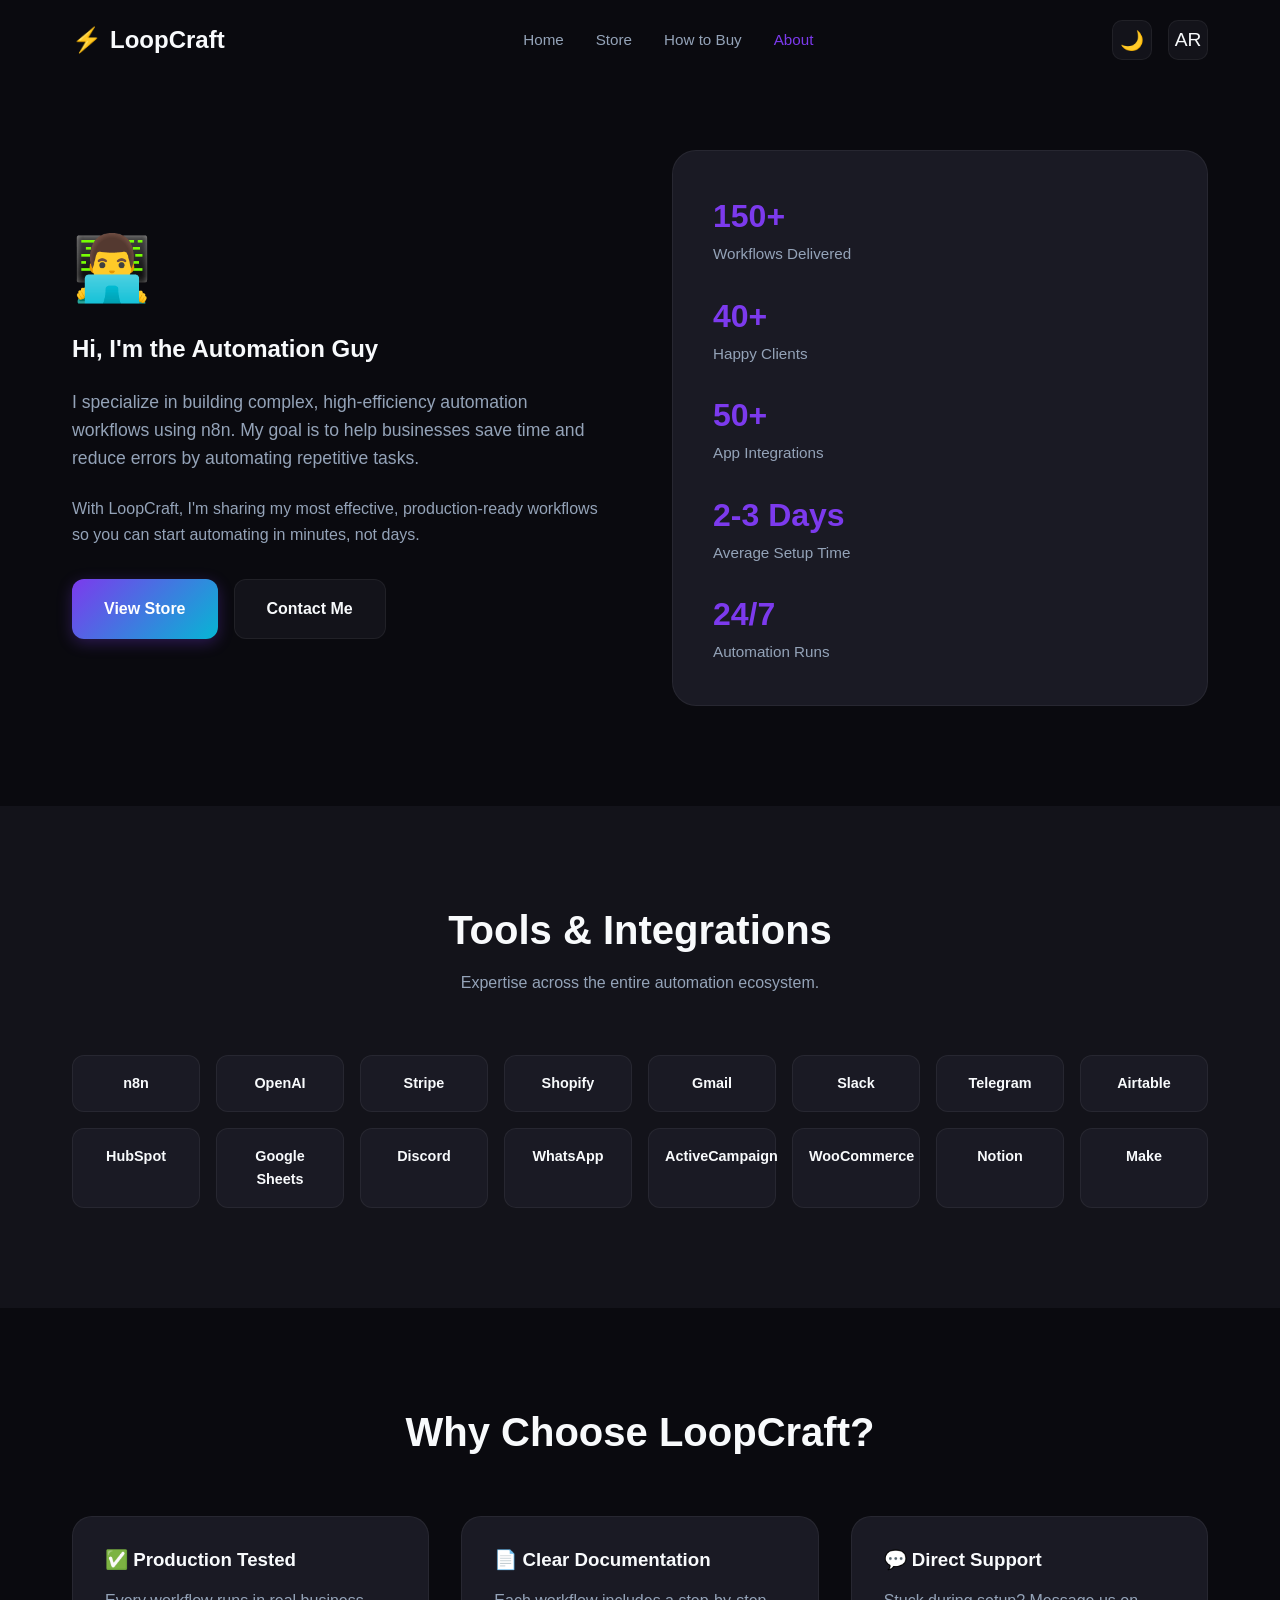
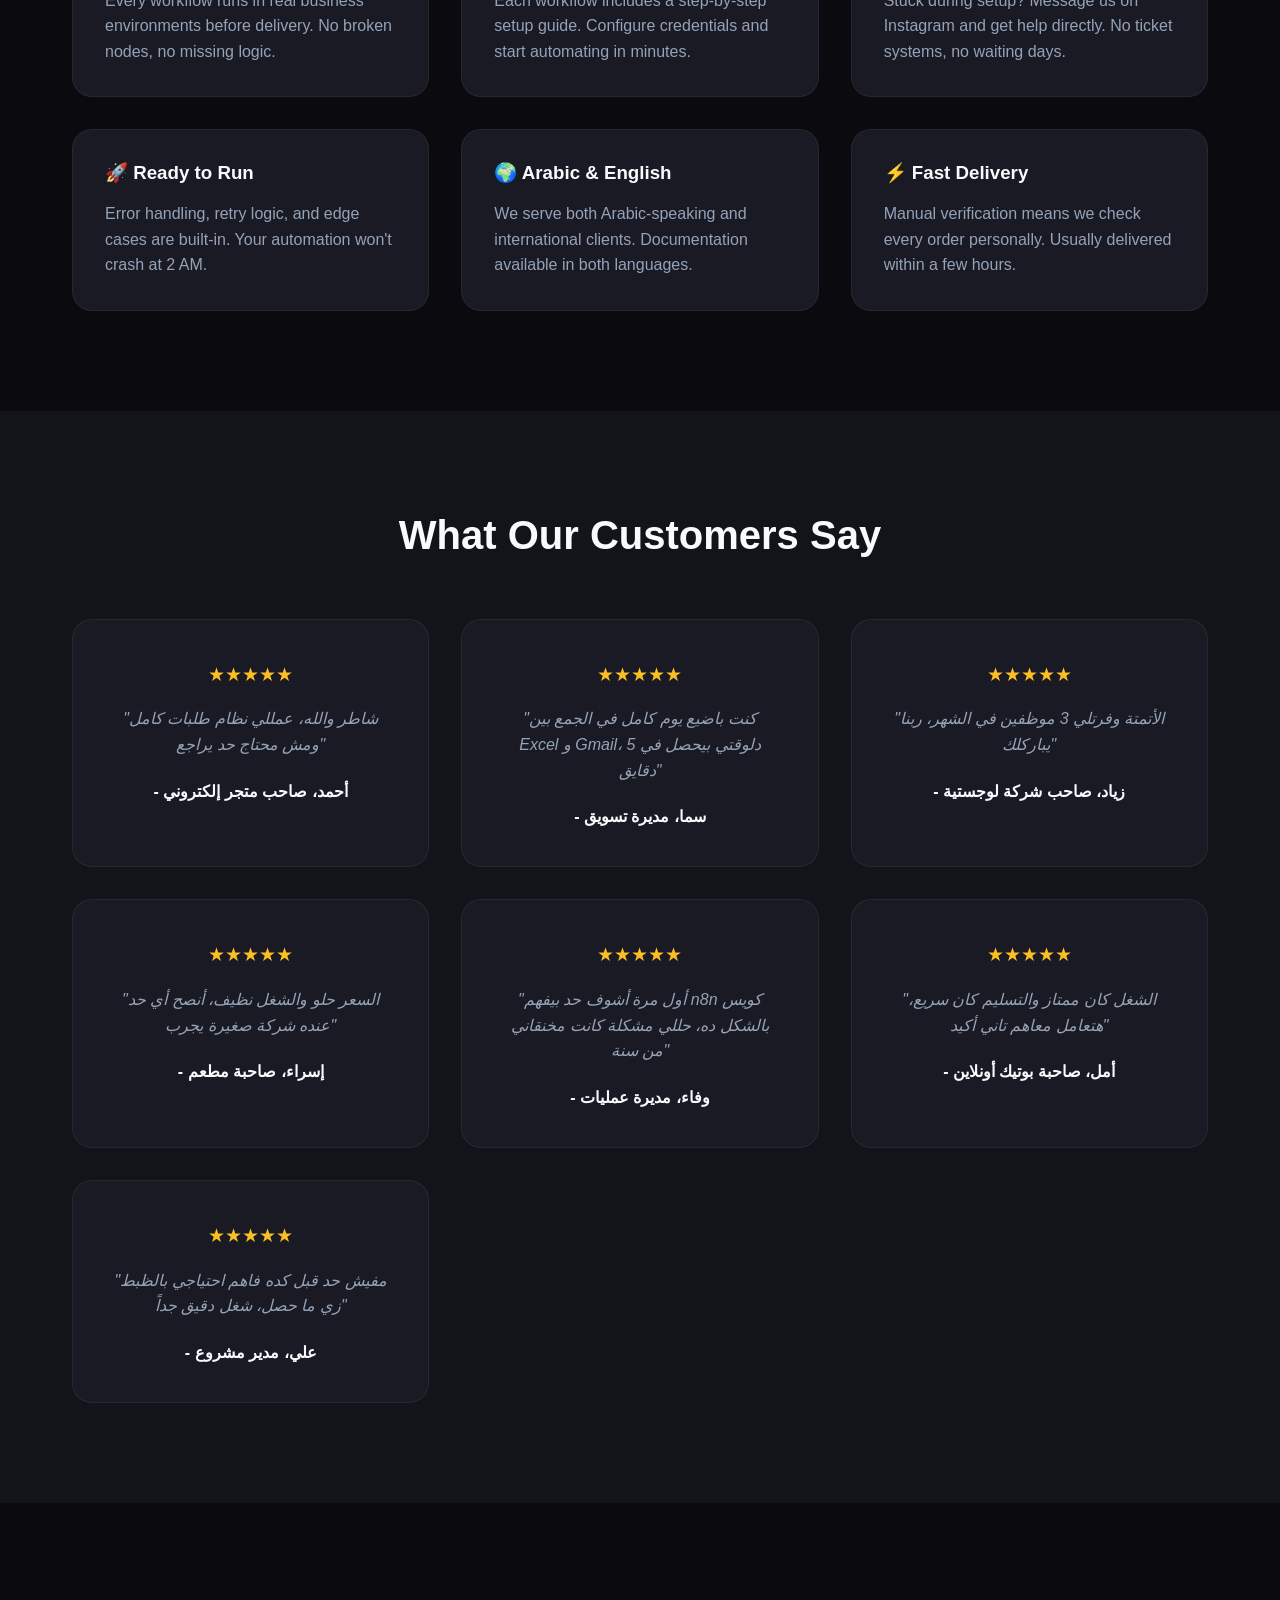
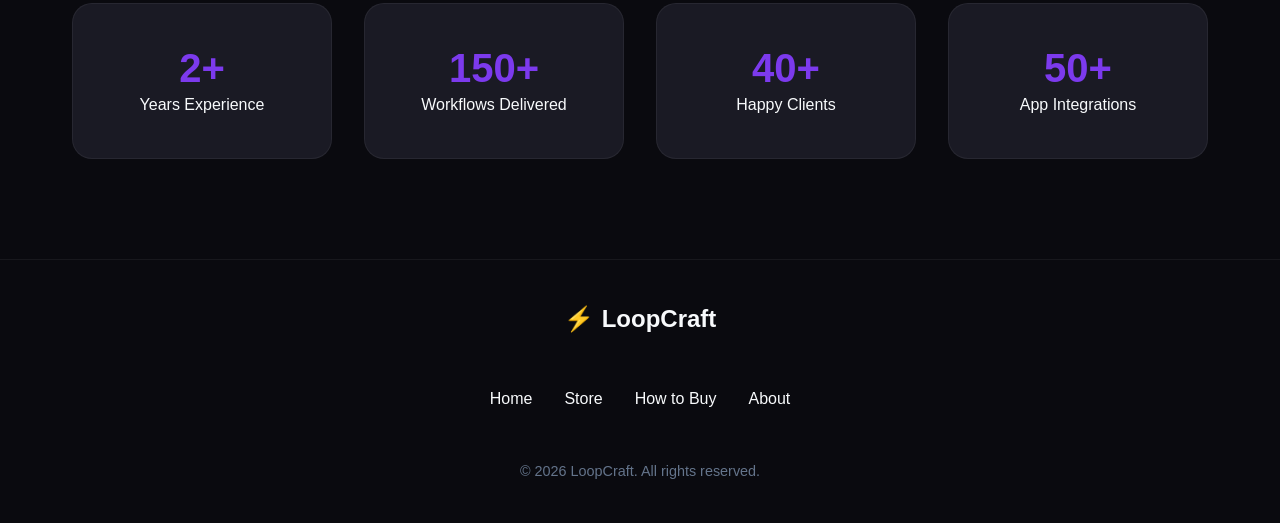
==== commit 6cc9c2ed: "Update about.html" ====
--- a/pages/about.html
+++ b/pages/about.html
@@ -4,11 +4,9 @@
     <meta charset="UTF-8">
     <meta name="viewport" content="width=device-width, initial-scale=1.0">
     <title>About | LoopCraft n8n Workflows</title>
-    <!-- Google Fonts -->
     <link rel="preconnect" href="https://fonts.googleapis.com">
     <link rel="preconnect" href="https://fonts.gstatic.com" crossorigin>
     <link href="https://fonts.googleapis.com/css2?family=Inter:wght@400;500;600&family=Space+Grotesk:wght@500;700;800&family=Cairo:wght@600;700&display=swap" rel="stylesheet">
-    <!-- CSS Link -->
     <link rel="stylesheet" href="../css/style.css">
 </head>
 <body>
@@ -47,39 +45,43 @@
     <!-- About Hero -->
     <section class="about-hero" style="padding-top: 150px;">
         <div class="container">
-            <div style="display: grid; grid-template-columns: repeat(auto-fit, minmax(350px, 1fr )); gap: 4rem; align-items: center;">
+            <div style="display: grid; grid-template-columns: repeat(auto-fit, minmax(350px, 1fr)); gap: 4rem; align-items: center;">
                 <div class="reveal">
                     <span style="font-size: 4rem; display: block; margin-bottom: 1rem;">👨‍💻</span>
-                    <h1 data-i18n="about-h1">Hi, I'm the Automation Guy</h1>
-                    <p style="margin: 1.5rem 0; font-size: 1.1rem; color: var(--text-secondary);" data-i18n="about-p1">I specialize in building complex, high-efficiency automation workflows using n8n. My goal is to help businesses save time and reduce errors by automating repetitive tasks.</p>
-                    <p style="margin-bottom: 2rem; color: var(--text-secondary);" data-i18n="about-p2">With LoopCraft, I'm sharing my most effective, production-ready workflows so you can start automating in minutes, not days.</p>
+                    <h1 data-i18n="about-h1">We Build Time-Saving Automations</h1>
+                    <p style="margin: 1.5rem 0; font-size: 1.1rem; color: var(--text-secondary);" data-i18n="about-p1">
+                        We specialize in building n8n workflows that eliminate repetitive tasks. Instead of hiring extra staff for data entry and manual work, our automations handle orders, leads, follow-ups, and notifications 24/7.
+                    </p>
+                    <p style="margin-bottom: 2rem; color: var(--text-secondary);" data-i18n="about-p2">
+                        Every workflow is tested in real production environments before delivery. You get working code, clear documentation, and direct support — not just a JSON file.
+                    </p>
                     <div class="btn-group">
                         <a href="store.html" class="btn btn-primary" data-i18n="view-store">View Store</a>
                         <a href="https://instagram.com/your.instagram" target="_blank" class="btn btn-secondary" data-i18n="contact-me">Contact Me</a>
                     </div>
                 </div>
                 
-                <!-- Experience Bars -->
-                <div class="reveal" style="background: var(--bg-card ); padding: 2.5rem; border-radius: 24px; border: 1px solid var(--border-subtle);">
-                    <div class="exp-bar-container">
-                        <div class="exp-label"><span>n8n Workflow Design</span><span>95%</span></div>
-                        <div class="bar-bg"><div class="bar-fill" data-percent="95%"></div></div>
-                    </div>
-                    <div class="exp-bar-container">
-                        <div class="exp-label"><span>API Integrations</span><span>90%</span></div>
-                        <div class="bar-bg"><div class="bar-fill" data-percent="90%"></div></div>
-                    </div>
-                    <div class="exp-bar-container">
-                        <div class="exp-label"><span>E-commerce Automation</span><span>88%</span></div>
-                        <div class="bar-bg"><div class="bar-fill" data-percent="88%"></div></div>
-                    </div>
-                    <div class="exp-bar-container">
-                        <div class="exp-label"><span>Marketing Automation</span><span>85%</span></div>
-                        <div class="bar-bg"><div class="bar-fill" data-percent="85%"></div></div>
-                    </div>
-                    <div class="exp-bar-container">
-                        <div class="exp-label"><span>CRM & Data Pipelines</span><span>82%</span></div>
-                        <div class="bar-bg"><div class="bar-fill" data-percent="82%"></div></div>
+                <!-- Experience Stats (Replaced percentage bars) -->
+                <div class="reveal" style="background: var(--bg-card); padding: 2.5rem; border-radius: 24px; border: 1px solid var(--border-subtle);">
+                    <div style="margin-bottom: 1.5rem;">
+                        <div style="font-size: 2rem; font-weight: 700; color: var(--violet);">150+</div>
+                        <div style="color: var(--text-secondary); font-size: 0.95rem;">Workflows Delivered</div>
+                    </div>
+                    <div style="margin-bottom: 1.5rem;">
+                        <div style="font-size: 2rem; font-weight: 700; color: var(--violet);">40+</div>
+                        <div style="color: var(--text-secondary); font-size: 0.95rem;">Happy Clients</div>
+                    </div>
+                    <div style="margin-bottom: 1.5rem;">
+                        <div style="font-size: 2rem; font-weight: 700; color: var(--violet);">50+</div>
+                        <div style="color: var(--text-secondary); font-size: 0.95rem;">App Integrations</div>
+                    </div>
+                    <div style="margin-bottom: 1.5rem;">
+                        <div style="font-size: 2rem; font-weight: 700; color: var(--violet);">2-3 Days</div>
+                        <div style="color: var(--text-secondary); font-size: 0.95rem;">Average Setup Time</div>
+                    </div>
+                    <div>
+                        <div style="font-size: 2rem; font-weight: 700; color: var(--violet);">24/7</div>
+                        <div style="color: var(--text-secondary); font-size: 0.95rem;">Automation Runs</div>
                     </div>
                 </div>
             </div>
@@ -91,7 +93,7 @@
         <div class="container">
             <div class="section-header reveal">
                 <h2 data-i18n="tools-h2">Tools & Integrations</h2>
-                <p data-i18n="tools-p">Expertise across the entire automation ecosystem.</p>
+                <p data-i18n="tools-p">We connect the apps you already use.</p>
             </div>
             <div class="tools-grid reveal">
                 <div class="tool-chip">n8n</div><div class="tool-chip">OpenAI</div><div class="tool-chip">Stripe</div><div class="tool-chip">Shopify</div>
@@ -110,34 +112,34 @@
             </div>
             <div class="workflow-grid reveal">
                 <div class="step-card" style="text-align: left; padding: 2rem;">
-                    <h3 style="margin-bottom: 1rem;">✅ 100% Tested</h3>
-                    <p style="color: var(--text-secondary);">Every workflow is tested in production environments to ensure reliability and stability.</p>
-                </div>
-                <div class="step-card" style="text-align: left; padding: 2rem;">
-                    <h3 style="margin-bottom: 1rem;">📄 Full Documentation</h3>
-                    <p style="color: var(--text-secondary);">Each JSON comes with a setup guide to help you configure your credentials and nodes.</p>
-                </div>
-                <div class="step-card" style="text-align: left; padding: 2rem;">
-                    <h3 style="margin-bottom: 1rem;">💬 Priority Support</h3>
-                    <p style="color: var(--text-secondary);">Get direct help via Instagram if you face any issues during the initial setup.</p>
-                </div>
-                <div class="step-card" style="text-align: left; padding: 2rem;">
-                    <h3 style="margin-bottom: 1rem;">🚀 Production Ready</h3>
-                    <p style="color: var(--text-secondary);">Optimized nodes and error handling logic are included in every single workflow.</p>
-                </div>
-                <div class="step-card" style="text-align: left; padding: 2rem;">
-                    <h3 style="margin-bottom: 1rem;">🌍 Multi-Language</h3>
-                    <p style="color: var(--text-secondary);">We support both Arabic and English communities to scale automations globally.</p>
+                    <h3 style="margin-bottom: 1rem;">✅ Production Tested</h3>
+                    <p style="color: var(--text-secondary);">Every workflow runs in real business environments before delivery. No broken nodes, no missing logic.</p>
+                </div>
+                <div class="step-card" style="text-align: left; padding: 2rem;">
+                    <h3 style="margin-bottom: 1rem;">📄 Clear Documentation</h3>
+                    <p style="color: var(--text-secondary);">Each workflow includes a step-by-step setup guide. Configure credentials and start automating in minutes.</p>
+                </div>
+                <div class="step-card" style="text-align: left; padding: 2rem;">
+                    <h3 style="margin-bottom: 1rem;">💬 Direct Support</h3>
+                    <p style="color: var(--text-secondary);">Stuck during setup? Message us on Instagram and get help directly. No ticket systems, no waiting days.</p>
+                </div>
+                <div class="step-card" style="text-align: left; padding: 2rem;">
+                    <h3 style="margin-bottom: 1rem;">🚀 Ready to Run</h3>
+                    <p style="color: var(--text-secondary);">Error handling, retry logic, and edge cases are built-in. Your automation won't crash at 2 AM.</p>
+                </div>
+                <div class="step-card" style="text-align: left; padding: 2rem;">
+                    <h3 style="margin-bottom: 1rem;">🌍 Arabic & English</h3>
+                    <p style="color: var(--text-secondary);">We serve both Arabic-speaking and international clients. Documentation available in both languages.</p>
                 </div>
                 <div class="step-card" style="text-align: left; padding: 2rem;">
                     <h3 style="margin-bottom: 1rem;">⚡ Fast Delivery</h3>
-                    <p style="color: var(--text-secondary);">Manual verification but fast turnaround times, usually within a few hours.</p>
-                </div>
-            </div>
-        </div>
-    </section>
-
-    <!-- Testimonials -->
+                    <p style="color: var(--text-secondary);">Manual verification means we check every order personally. Usually delivered within a few hours.</p>
+                </div>
+            </div>
+        </div>
+    </section>
+
+    <!-- Testimonials (Arabic/Egyptian dialect) -->
     <section class="testimonials" style="background: var(--bg-secondary);">
         <div class="container">
             <div class="section-header reveal">
@@ -146,18 +148,38 @@
             <div class="workflow-grid reveal">
                 <div class="step-card">
                     <div style="color: #fbbf24; margin-bottom: 1rem; font-size: 1.2rem;">★★★★★</div>
-                    <p style="font-style: italic; color: var(--text-secondary);">"The e-commerce workflow saved me at least 10 hours a week. Setup was easy with the guide."</p>
-                    <h4 style="margin-top: 1.5rem;">- Ahmed K.</h4>
-                </div>
-                <div class="step-card">
-                    <div style="color: #fbbf24; margin-bottom: 1rem; font-size: 1.2rem;">★★★★★</div>
-                    <p style="font-style: italic; color: var(--text-secondary);">"Professional quality n8n files. The error handling logic is much better than what I built myself."</p>
-                    <h4 style="margin-top: 1.5rem;">- Sarah M.</h4>
-                </div>
-                <div class="step-card">
-                    <div style="color: #fbbf24; margin-bottom: 1rem; font-size: 1.2rem;">★★★★★</div>
-                    <p style="font-style: italic; color: var(--text-secondary);">"Fast delivery and very helpful support on Instagram. Highly recommended for any business owner."</p>
-                    <h4 style="margin-top: 1.5rem;">- Jason R.</h4>
+                    <p style="font-style: italic; color: var(--text-secondary);">"شاطر والله، عمللي نظام طلبات كامل ومش محتاج حد يراجع"</p>
+                    <h4 style="margin-top: 1.5rem;">- أحمد، صاحب متجر إلكتروني</h4>
+                </div>
+                <div class="step-card">
+                    <div style="color: #fbbf24; margin-bottom: 1rem; font-size: 1.2rem;">★★★★★</div>
+                    <p style="font-style: italic; color: var(--text-secondary);">"كنت باضيع يوم كامل في الجمع بين Excel و Gmail، دلوقتي بيحصل في 5 دقايق"</p>
+                    <h4 style="margin-top: 1.5rem;">- سما، مديرة تسويق</h4>
+                </div>
+                <div class="step-card">
+                    <div style="color: #fbbf24; margin-bottom: 1rem; font-size: 1.2rem;">★★★★★</div>
+                    <p style="font-style: italic; color: var(--text-secondary);">"الأتمتة وفرتلي 3 موظفين في الشهر، ربنا يباركلك"</p>
+                    <h4 style="margin-top: 1.5rem;">- زياد، صاحب شركة لوجستية</h4>
+                </div>
+                <div class="step-card">
+                    <div style="color: #fbbf24; margin-bottom: 1rem; font-size: 1.2rem;">★★★★★</div>
+                    <p style="font-style: italic; color: var(--text-secondary);">"السعر حلو والشغل نظيف، أنصح أي حد عنده شركة صغيرة يجرب"</p>
+                    <h4 style="margin-top: 1.5rem;">- إسراء، صاحبة مطعم</h4>
+                </div>
+                <div class="step-card">
+                    <div style="color: #fbbf24; margin-bottom: 1rem; font-size: 1.2rem;">★★★★★</div>
+                    <p style="font-style: italic; color: var(--text-secondary);">"أول مرة أشوف حد بيفهم n8n كويس بالشكل ده، حللي مشكلة كانت مخنقاني من سنة"</p>
+                    <h4 style="margin-top: 1.5rem;">- وفاء، مديرة عمليات</h4>
+                </div>
+                <div class="step-card">
+                    <div style="color: #fbbf24; margin-bottom: 1rem; font-size: 1.2rem;">★★★★★</div>
+                    <p style="font-style: italic; color: var(--text-secondary);">"الشغل كان ممتاز والتسليم كان سريع، هتعامل معاهم تاني أكيد"</p>
+                    <h4 style="margin-top: 1.5rem;">- أمل، صاحبة بوتيك أونلاين</h4>
+                </div>
+                <div class="step-card">
+                    <div style="color: #fbbf24; margin-bottom: 1rem; font-size: 1.2rem;">★★★★★</div>
+                    <p style="font-style: italic; color: var(--text-secondary);">"مفيش حد قبل كده فاهم احتياجي بالظبط زي ما حصل، شغل دقيق جداً"</p>
+                    <h4 style="margin-top: 1.5rem;">- علي، مدير مشروع</h4>
                 </div>
             </div>
         </div>
@@ -168,20 +190,20 @@
         <div class="container">
             <div class="steps-grid reveal">
                 <div class="step-card">
-                    <h3 style="font-size: 2.5rem; color: var(--violet);">2+ Years</h3>
-                    <p>Experience</p>
+                    <h3 style="font-size: 2.5rem; color: var(--violet);">2+</h3>
+                    <p>Years Experience</p>
+                </div>
+                <div class="step-card">
+                    <h3 style="font-size: 2.5rem; color: var(--violet);">150+</h3>
+                    <p>Workflows Delivered</p>
+                </div>
+                <div class="step-card">
+                    <h3 style="font-size: 2.5rem; color: var(--violet);">40+</h3>
+                    <p>Happy Clients</p>
                 </div>
                 <div class="step-card">
                     <h3 style="font-size: 2.5rem; color: var(--violet);">50+</h3>
-                    <p>Workflows Built</p>
-                </div>
-                <div class="step-card">
-                    <h3 style="font-size: 2.5rem; color: var(--violet);">30+</h3>
-                    <p>Happy Customers</p>
-                </div>
-                <div class="step-card">
-                    <h3 style="font-size: 2.5rem; color: var(--violet);">100%</h3>
-                    <p>Satisfaction</p>
+                    <p>App Integrations</p>
                 </div>
             </div>
         </div>
@@ -206,7 +228,6 @@
         </div>
     </footer>
 
-    <!-- Scripts -->
     <script src="../js/main.js"></script>
 </body>
 </html>
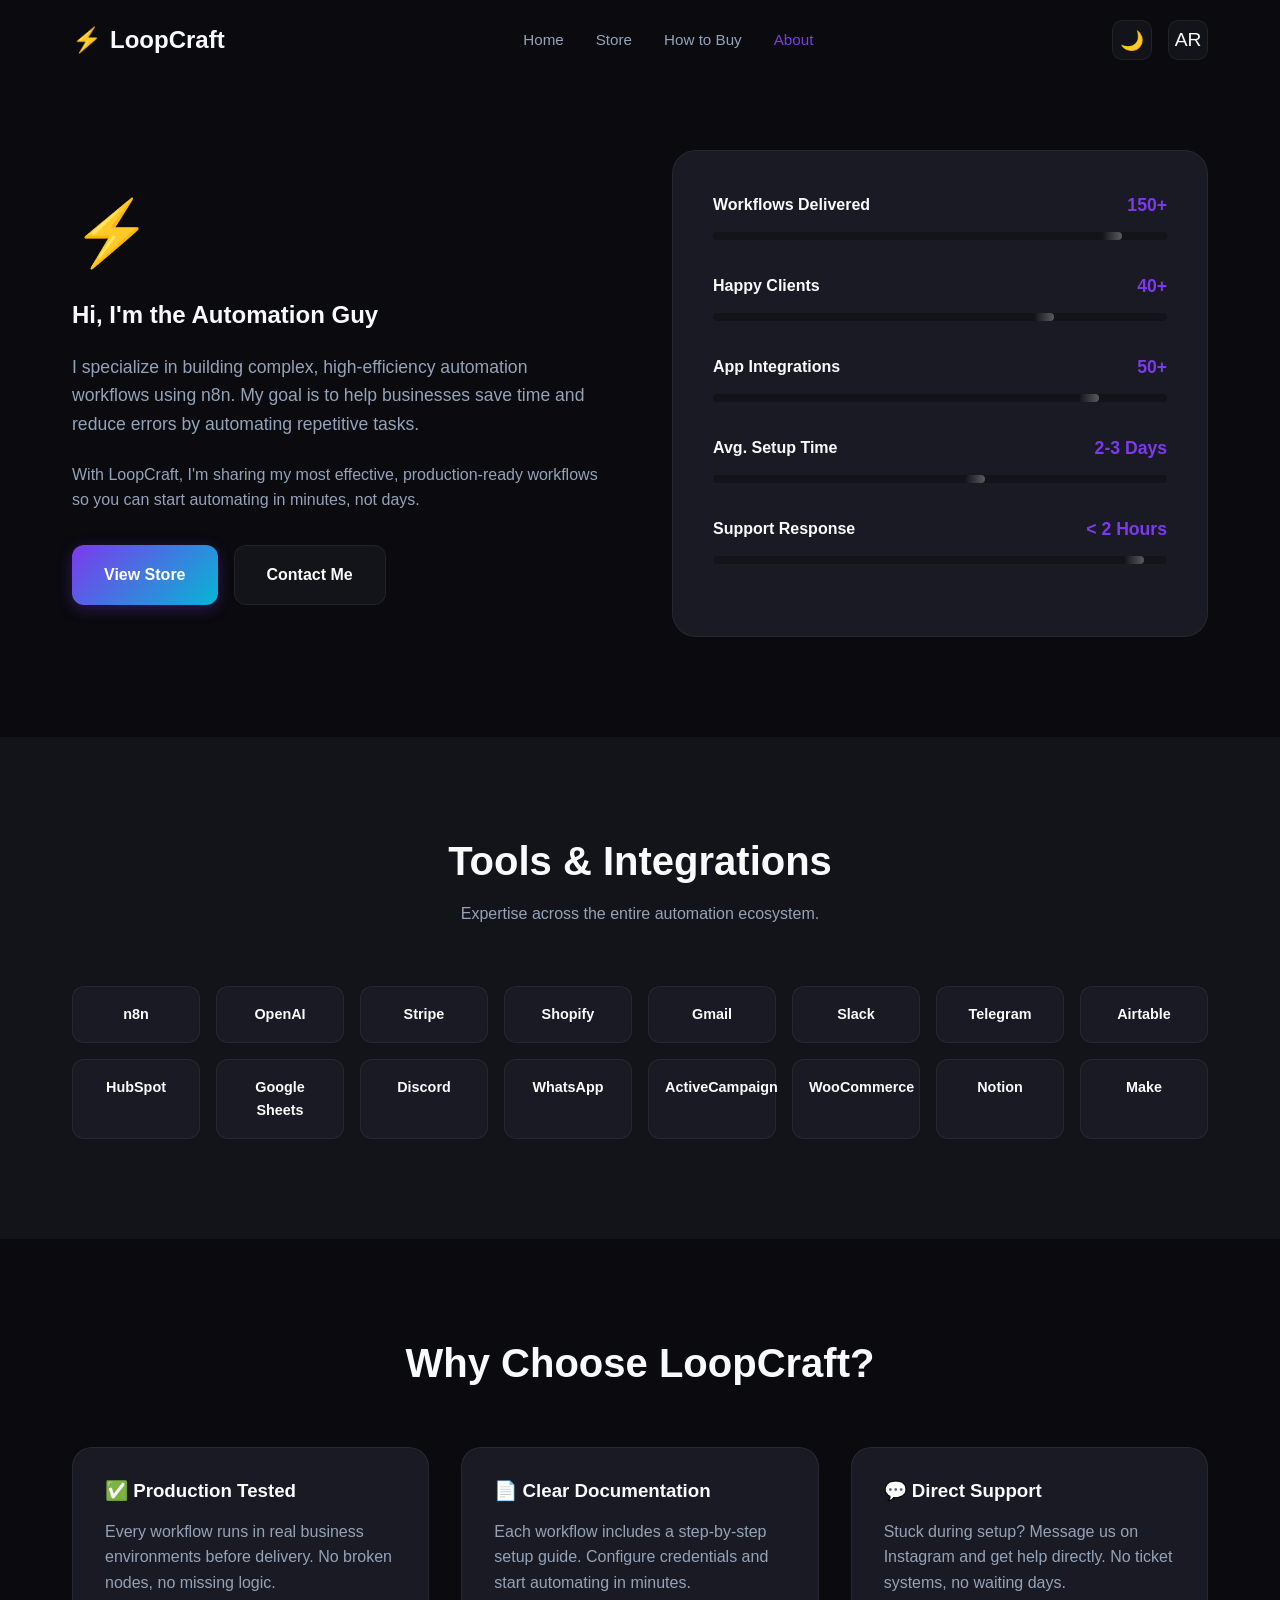
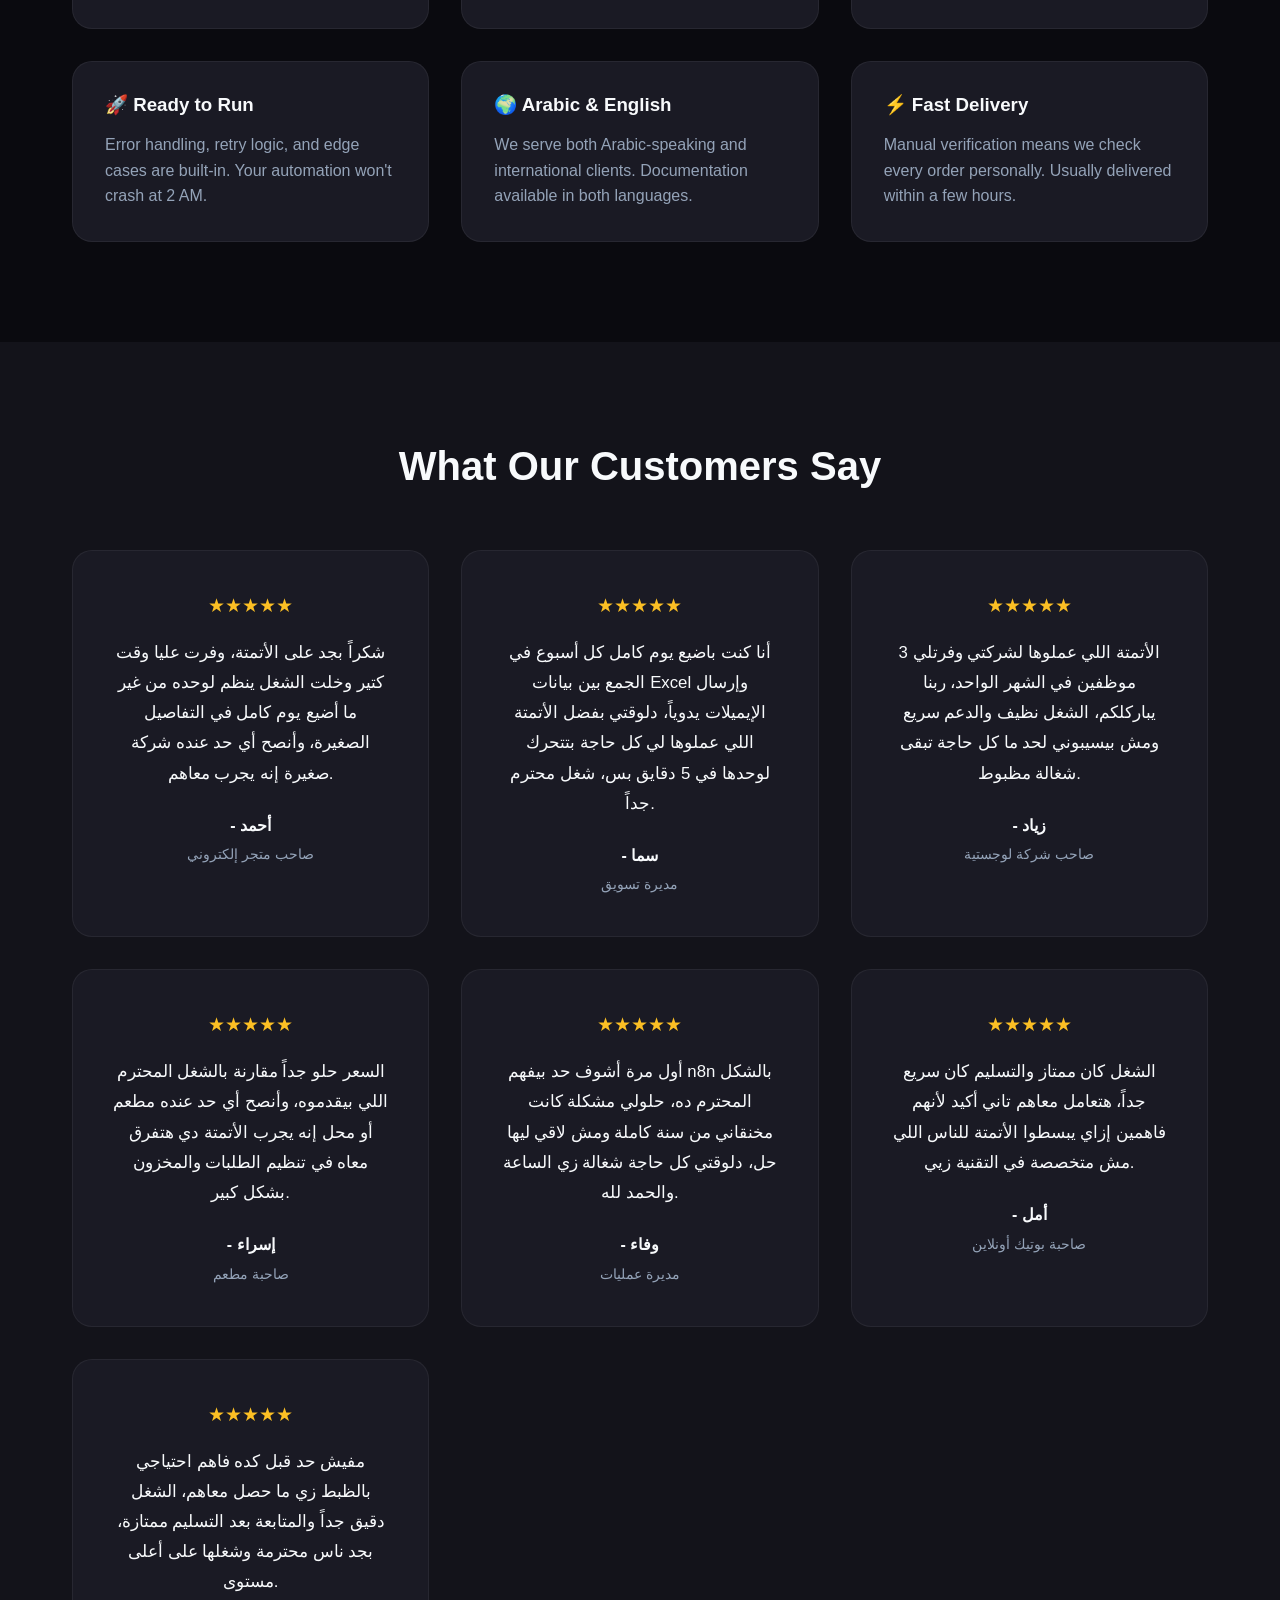
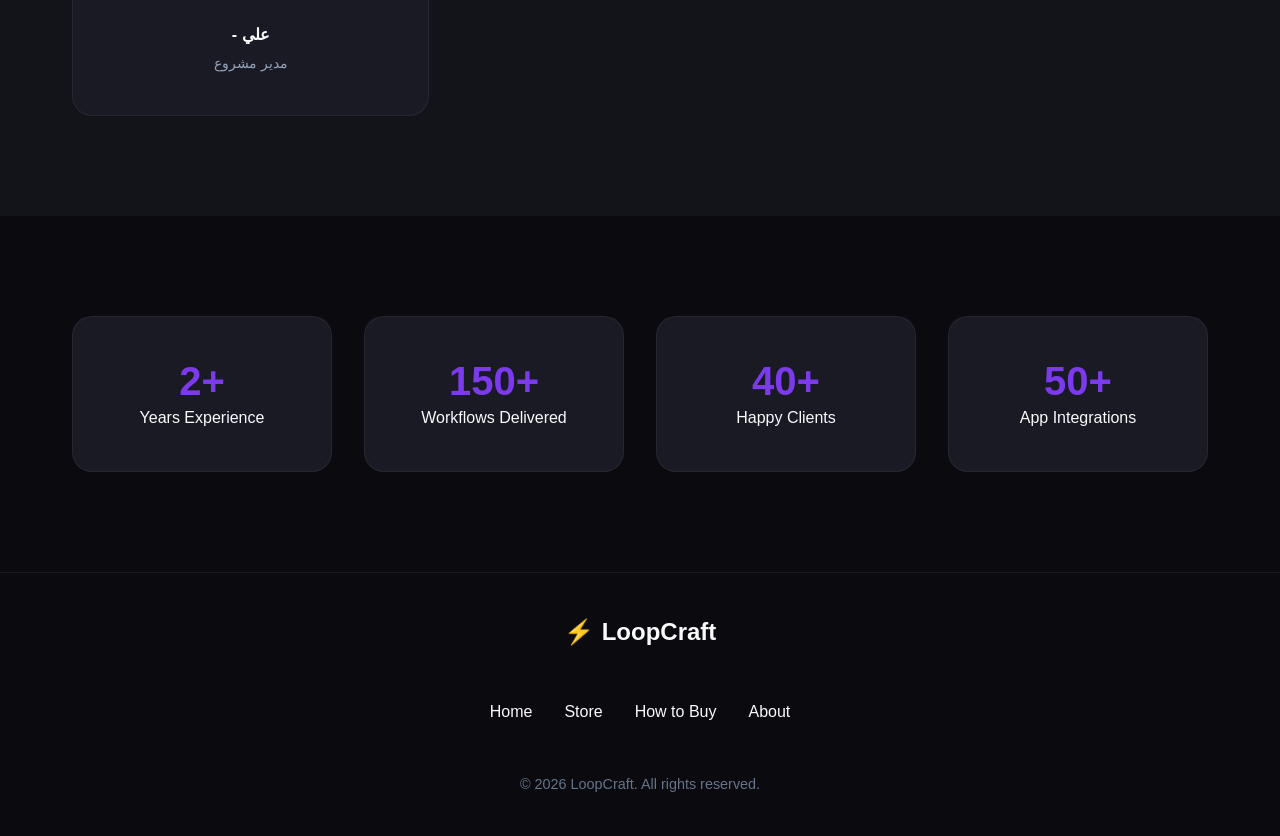
==== commit 5a950a2e: "Update about.html" ====
--- a/pages/about.html
+++ b/pages/about.html
@@ -8,6 +8,70 @@
     <link rel="preconnect" href="https://fonts.gstatic.com" crossorigin>
     <link href="https://fonts.googleapis.com/css2?family=Inter:wght@400;500;600&family=Space+Grotesk:wght@500;700;800&family=Cairo:wght@600;700&display=swap" rel="stylesheet">
     <link rel="stylesheet" href="../css/style.css">
+    <style>
+        /* Skills Bars - Cool Style */
+        .skill-item {
+            margin-bottom: 2rem;
+        }
+        .skill-header {
+            display: flex;
+            justify-content: space-between;
+            align-items: center;
+            margin-bottom: 0.8rem;
+        }
+        .skill-name {
+            font-weight: 600;
+            font-size: 1rem;
+            color: var(--text-primary);
+        }
+        .skill-value {
+            font-weight: 700;
+            font-size: 1.1rem;
+            color: var(--violet);
+            font-family: 'Space Grotesk', sans-serif;
+        }
+        .skill-bar-bg {
+            height: 8px;
+            background: var(--bg-secondary);
+            border-radius: 10px;
+            overflow: hidden;
+            position: relative;
+        }
+        .skill-bar-fill {
+            height: 100%;
+            background: linear-gradient(90deg, var(--violet), var(--accent));
+            border-radius: 10px;
+            position: relative;
+            transition: width 1.5s ease-out;
+        }
+        .skill-bar-fill::after {
+            content: '';
+            position: absolute;
+            right: 0;
+            top: 0;
+            height: 100%;
+            width: 20px;
+            background: linear-gradient(90deg, transparent, rgba(255,255,255,0.3));
+            border-radius: 10px;
+        }
+        
+        /* Testimonials - Full sentences */
+        .testimonial-text {
+            font-style: normal;
+            line-height: 1.8;
+            font-size: 1.05rem;
+        }
+        .testimonial-author {
+            margin-top: 1.5rem;
+            font-weight: 600;
+            color: var(--text-primary);
+        }
+        .testimonial-role {
+            color: var(--text-secondary);
+            font-size: 0.9rem;
+            margin-top: 0.3rem;
+        }
+    </style>
 </head>
 <body>
 
@@ -47,41 +111,66 @@
         <div class="container">
             <div style="display: grid; grid-template-columns: repeat(auto-fit, minmax(350px, 1fr)); gap: 4rem; align-items: center;">
                 <div class="reveal">
-                    <span style="font-size: 4rem; display: block; margin-bottom: 1rem;">👨‍💻</span>
-                    <h1 data-i18n="about-h1">We Build Time-Saving Automations</h1>
+                    <span style="font-size: 4rem; display: block; margin-bottom: 1rem;">⚡</span>
+                    <h1 data-i18n="about-h1">Built for Businesses That Value Time</h1>
                     <p style="margin: 1.5rem 0; font-size: 1.1rem; color: var(--text-secondary);" data-i18n="about-p1">
-                        We specialize in building n8n workflows that eliminate repetitive tasks. Instead of hiring extra staff for data entry and manual work, our automations handle orders, leads, follow-ups, and notifications 24/7.
+                        LoopCraft creates ready-to-use n8n automations for businesses tired of manual work. We connect your existing tools — Gmail, Sheets, WhatsApp, Shopify, and 50+ others — into smooth workflows that run 24/7 without human intervention.
                     </p>
                     <p style="margin-bottom: 2rem; color: var(--text-secondary);" data-i18n="about-p2">
-                        Every workflow is tested in real production environments before delivery. You get working code, clear documentation, and direct support — not just a JSON file.
+                        Our workflows handle order processing, lead follow-ups, social media posting, data syncing, and team notifications. Each automation is tested in real business environments, documented step-by-step, and delivered with direct support via Instagram.
                     </p>
                     <div class="btn-group">
                         <a href="store.html" class="btn btn-primary" data-i18n="view-store">View Store</a>
-                        <a href="https://instagram.com/your.instagram" target="_blank" class="btn btn-secondary" data-i18n="contact-me">Contact Me</a>
+                        <a href="https://instagram.com/your.instagram" target="_blank" class="btn btn-secondary" data-i18n="contact-me">Contact Us</a>
                     </div>
                 </div>
                 
-                <!-- Experience Stats (Replaced percentage bars) -->
+                <!-- Skills Bars - Cool Style -->
                 <div class="reveal" style="background: var(--bg-card); padding: 2.5rem; border-radius: 24px; border: 1px solid var(--border-subtle);">
-                    <div style="margin-bottom: 1.5rem;">
-                        <div style="font-size: 2rem; font-weight: 700; color: var(--violet);">150+</div>
-                        <div style="color: var(--text-secondary); font-size: 0.95rem;">Workflows Delivered</div>
-                    </div>
-                    <div style="margin-bottom: 1.5rem;">
-                        <div style="font-size: 2rem; font-weight: 700; color: var(--violet);">40+</div>
-                        <div style="color: var(--text-secondary); font-size: 0.95rem;">Happy Clients</div>
-                    </div>
-                    <div style="margin-bottom: 1.5rem;">
-                        <div style="font-size: 2rem; font-weight: 700; color: var(--violet);">50+</div>
-                        <div style="color: var(--text-secondary); font-size: 0.95rem;">App Integrations</div>
-                    </div>
-                    <div style="margin-bottom: 1.5rem;">
-                        <div style="font-size: 2rem; font-weight: 700; color: var(--violet);">2-3 Days</div>
-                        <div style="color: var(--text-secondary); font-size: 0.95rem;">Average Setup Time</div>
-                    </div>
-                    <div>
-                        <div style="font-size: 2rem; font-weight: 700; color: var(--violet);">24/7</div>
-                        <div style="color: var(--text-secondary); font-size: 0.95rem;">Automation Runs</div>
+                    <div class="skill-item">
+                        <div class="skill-header">
+                            <span class="skill-name">Workflows Delivered</span>
+                            <span class="skill-value">150+</span>
+                        </div>
+                        <div class="skill-bar-bg">
+                            <div class="skill-bar-fill" style="width: 90%;"></div>
+                        </div>
+                    </div>
+                    <div class="skill-item">
+                        <div class="skill-header">
+                            <span class="skill-name">Happy Clients</span>
+                            <span class="skill-value">40+</span>
+                        </div>
+                        <div class="skill-bar-bg">
+                            <div class="skill-bar-fill" style="width: 75%;"></div>
+                        </div>
+                    </div>
+                    <div class="skill-item">
+                        <div class="skill-header">
+                            <span class="skill-name">App Integrations</span>
+                            <span class="skill-value">50+</span>
+                        </div>
+                        <div class="skill-bar-bg">
+                            <div class="skill-bar-fill" style="width: 85%;"></div>
+                        </div>
+                    </div>
+                    <div class="skill-item">
+                        <div class="skill-header">
+                            <span class="skill-name">Avg. Setup Time</span>
+                            <span class="skill-value">2-3 Days</span>
+                        </div>
+                        <div class="skill-bar-bg">
+                            <div class="skill-bar-fill" style="width: 60%;"></div>
+                        </div>
+                    </div>
+                    <div class="skill-item">
+                        <div class="skill-header">
+                            <span class="skill-name">Support Response</span>
+                            <span class="skill-value">&lt; 2 Hours</span>
+                        </div>
+                        <div class="skill-bar-bg">
+                            <div class="skill-bar-fill" style="width: 95%;"></div>
+                        </div>
                     </div>
                 </div>
             </div>
@@ -139,7 +228,7 @@
         </div>
     </section>
 
-    <!-- Testimonials (Arabic/Egyptian dialect) -->
+    <!-- Testimonials - Full Sentences -->
     <section class="testimonials" style="background: var(--bg-secondary);">
         <div class="container">
             <div class="section-header reveal">
@@ -148,38 +237,45 @@
             <div class="workflow-grid reveal">
                 <div class="step-card">
                     <div style="color: #fbbf24; margin-bottom: 1rem; font-size: 1.2rem;">★★★★★</div>
-                    <p style="font-style: italic; color: var(--text-secondary);">"شاطر والله، عمللي نظام طلبات كامل ومش محتاج حد يراجع"</p>
-                    <h4 style="margin-top: 1.5rem;">- أحمد، صاحب متجر إلكتروني</h4>
-                </div>
-                <div class="step-card">
-                    <div style="color: #fbbf24; margin-bottom: 1rem; font-size: 1.2rem;">★★★★★</div>
-                    <p style="font-style: italic; color: var(--text-secondary);">"كنت باضيع يوم كامل في الجمع بين Excel و Gmail، دلوقتي بيحصل في 5 دقايق"</p>
-                    <h4 style="margin-top: 1.5rem;">- سما، مديرة تسويق</h4>
-                </div>
-                <div class="step-card">
-                    <div style="color: #fbbf24; margin-bottom: 1rem; font-size: 1.2rem;">★★★★★</div>
-                    <p style="font-style: italic; color: var(--text-secondary);">"الأتمتة وفرتلي 3 موظفين في الشهر، ربنا يباركلك"</p>
-                    <h4 style="margin-top: 1.5rem;">- زياد، صاحب شركة لوجستية</h4>
-                </div>
-                <div class="step-card">
-                    <div style="color: #fbbf24; margin-bottom: 1rem; font-size: 1.2rem;">★★★★★</div>
-                    <p style="font-style: italic; color: var(--text-secondary);">"السعر حلو والشغل نظيف، أنصح أي حد عنده شركة صغيرة يجرب"</p>
-                    <h4 style="margin-top: 1.5rem;">- إسراء، صاحبة مطعم</h4>
-                </div>
-                <div class="step-card">
-                    <div style="color: #fbbf24; margin-bottom: 1rem; font-size: 1.2rem;">★★★★★</div>
-                    <p style="font-style: italic; color: var(--text-secondary);">"أول مرة أشوف حد بيفهم n8n كويس بالشكل ده، حللي مشكلة كانت مخنقاني من سنة"</p>
-                    <h4 style="margin-top: 1.5rem;">- وفاء، مديرة عمليات</h4>
-                </div>
-                <div class="step-card">
-                    <div style="color: #fbbf24; margin-bottom: 1rem; font-size: 1.2rem;">★★★★★</div>
-                    <p style="font-style: italic; color: var(--text-secondary);">"الشغل كان ممتاز والتسليم كان سريع، هتعامل معاهم تاني أكيد"</p>
-                    <h4 style="margin-top: 1.5rem;">- أمل، صاحبة بوتيك أونلاين</h4>
-                </div>
-                <div class="step-card">
-                    <div style="color: #fbbf24; margin-bottom: 1rem; font-size: 1.2rem;">★★★★★</div>
-                    <p style="font-style: italic; color: var(--text-secondary);">"مفيش حد قبل كده فاهم احتياجي بالظبط زي ما حصل، شغل دقيق جداً"</p>
-                    <h4 style="margin-top: 1.5rem;">- علي، مدير مشروع</h4>
+                    <p class="testimonial-text">شكراً بجد على الأتمتة، وفرت عليا وقت كتير وخلت الشغل ينظم لوحده من غير ما أضيع يوم كامل في التفاصيل الصغيرة، وأنصح أي حد عنده شركة صغيرة إنه يجرب معاهم.</p>
+                    <div class="testimonial-author">- أحمد</div>
+                    <div class="testimonial-role">صاحب متجر إلكتروني</div>
+                </div>
+                <div class="step-card">
+                    <div style="color: #fbbf24; margin-bottom: 1rem; font-size: 1.2rem;">★★★★★</div>
+                    <p class="testimonial-text">أنا كنت باضيع يوم كامل كل أسبوع في الجمع بين بيانات Excel وإرسال الإيميلات يدوياً، دلوقتي بفضل الأتمتة اللي عملوها لي كل حاجة بتتحرك لوحدها في 5 دقايق بس، شغل محترم جداً.</p>
+                    <div class="testimonial-author">- سما</div>
+                    <div class="testimonial-role">مديرة تسويق</div>
+                </div>
+                <div class="step-card">
+                    <div style="color: #fbbf24; margin-bottom: 1rem; font-size: 1.2rem;">★★★★★</div>
+                    <p class="testimonial-text">الأتمتة اللي عملوها لشركتي وفرتلي 3 موظفين في الشهر الواحد، ربنا يباركلكم، الشغل نظيف والدعم سريع ومش بيسيبوني لحد ما كل حاجة تبقى شغالة مظبوط.</p>
+                    <div class="testimonial-author">- زياد</div>
+                    <div class="testimonial-role">صاحب شركة لوجستية</div>
+                </div>
+                <div class="step-card">
+                    <div style="color: #fbbf24; margin-bottom: 1rem; font-size: 1.2rem;">★★★★★</div>
+                    <p class="testimonial-text">السعر حلو جداً مقارنة بالشغل المحترم اللي بيقدموه، وأنصح أي حد عنده مطعم أو محل إنه يجرب الأتمتة دي هتفرق معاه في تنظيم الطلبات والمخزون بشكل كبير.</p>
+                    <div class="testimonial-author">- إسراء</div>
+                    <div class="testimonial-role">صاحبة مطعم</div>
+                </div>
+                <div class="step-card">
+                    <div style="color: #fbbf24; margin-bottom: 1rem; font-size: 1.2rem;">★★★★★</div>
+                    <p class="testimonial-text">أول مرة أشوف حد بيفهم n8n بالشكل المحترم ده، حلولي مشكلة كانت مخنقاني من سنة كاملة ومش لاقي ليها حل، دلوقتي كل حاجة شغالة زي الساعة والحمد لله.</p>
+                    <div class="testimonial-author">- وفاء</div>
+                    <div class="testimonial-role">مديرة عمليات</div>
+                </div>
+                <div class="step-card">
+                    <div style="color: #fbbf24; margin-bottom: 1rem; font-size: 1.2rem;">★★★★★</div>
+                    <p class="testimonial-text">الشغل كان ممتاز والتسليم كان سريع جداً، هتعامل معاهم تاني أكيد لأنهم فاهمين إزاي يبسطوا الأتمتة للناس اللي مش متخصصة في التقنية زيي.</p>
+                    <div class="testimonial-author">- أمل</div>
+                    <div class="testimonial-role">صاحبة بوتيك أونلاين</div>
+                </div>
+                <div class="step-card">
+                    <div style="color: #fbbf24; margin-bottom: 1rem; font-size: 1.2rem;">★★★★★</div>
+                    <p class="testimonial-text">مفيش حد قبل كده فاهم احتياجي بالظبط زي ما حصل معاهم، الشغل دقيق جداً والمتابعة بعد التسليم ممتازة، بجد ناس محترمة وشغلها على أعلى مستوى.</p>
+                    <div class="testimonial-author">- علي</div>
+                    <div class="testimonial-role">مدير مشروع</div>
                 </div>
             </div>
         </div>
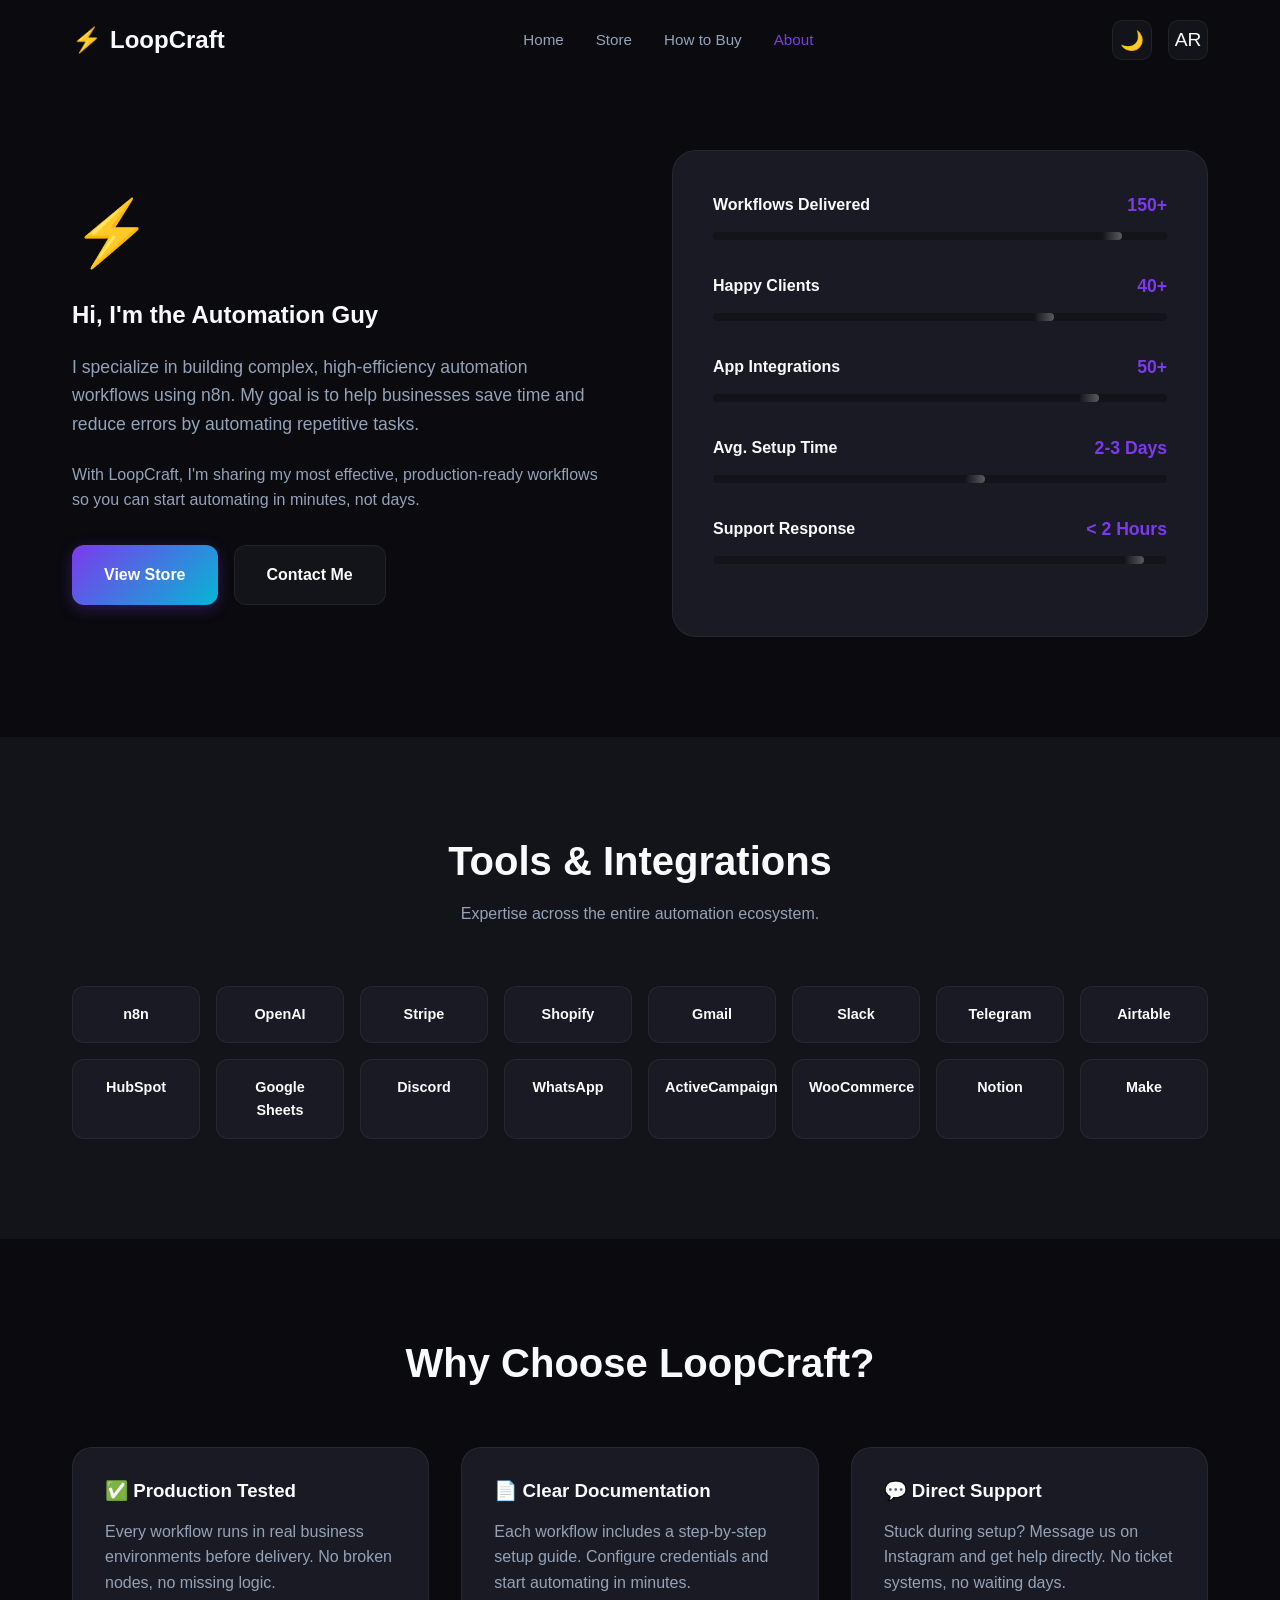
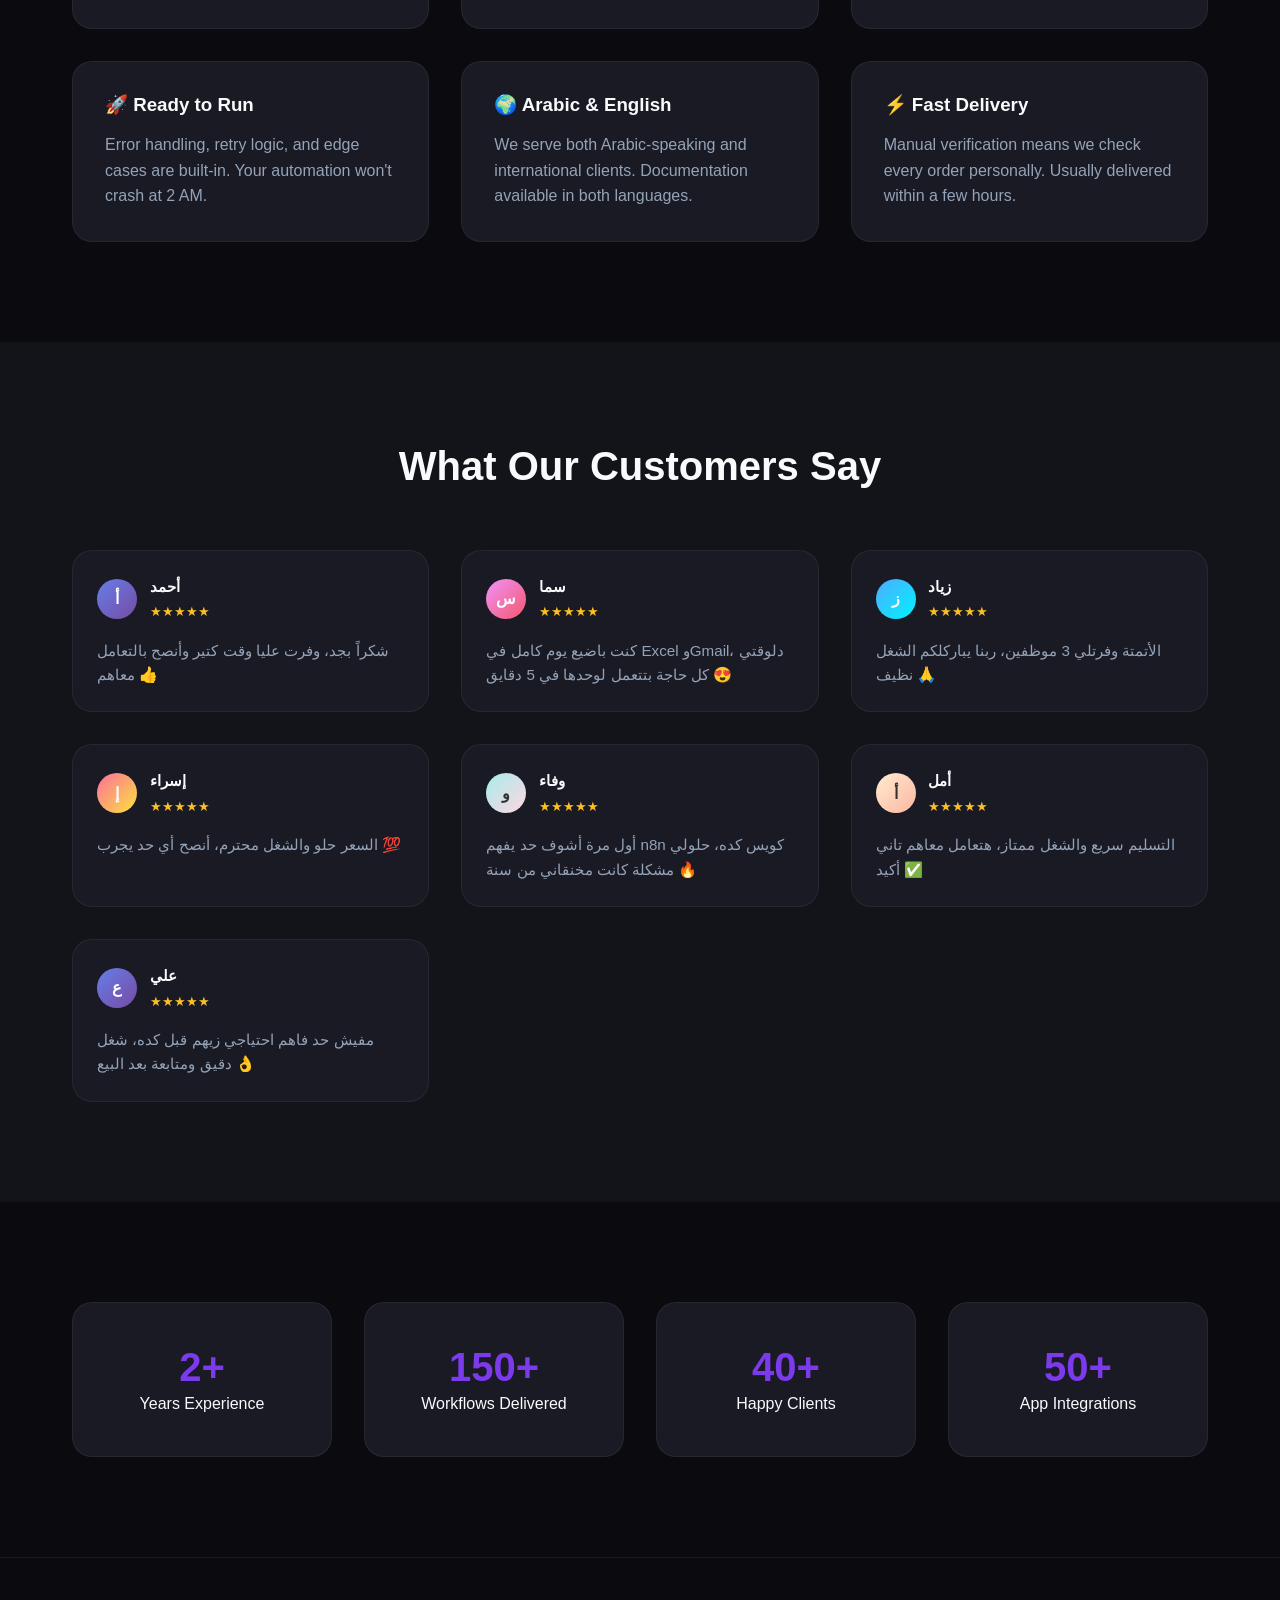
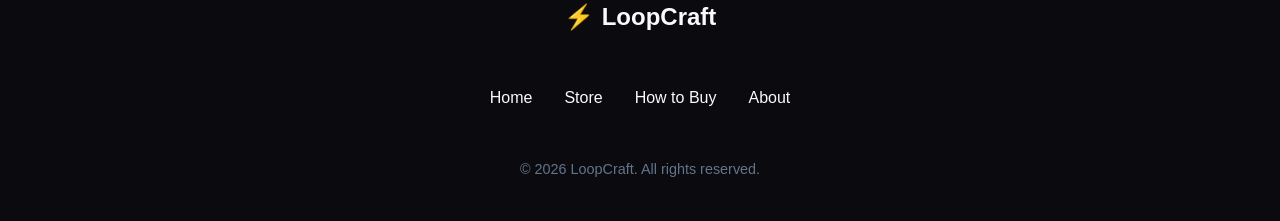
==== commit 31b7c2f7: "Update about.html" ====
--- a/pages/about.html
+++ b/pages/about.html
@@ -55,21 +55,43 @@
             border-radius: 10px;
         }
         
-        /* Testimonials - Full sentences */
-        .testimonial-text {
-            font-style: normal;
-            line-height: 1.8;
-            font-size: 1.05rem;
-        }
-        .testimonial-author {
-            margin-top: 1.5rem;
+        /* Testimonials - Social Media Style */
+        .testimonial-card {
+            text-align: left;
+            padding: 1.5rem;
+        }
+        .testimonial-header {
+            display: flex;
+            align-items: center;
+            gap: 0.8rem;
+            margin-bottom: 1rem;
+        }
+        .testimonial-avatar {
+            width: 40px;
+            height: 40px;
+            border-radius: 50%;
+            display: flex;
+            align-items: center;
+            justify-content: center;
+            color: white;
+            font-weight: 700;
+            font-size: 1rem;
+            flex-shrink: 0;
+        }
+        .testimonial-name {
             font-weight: 600;
             color: var(--text-primary);
-        }
-        .testimonial-role {
+            font-size: 0.95rem;
+        }
+        .testimonial-stars {
+            color: #fbbf24;
+            font-size: 0.8rem;
+            margin-top: 0.2rem;
+        }
+        .testimonial-text {
             color: var(--text-secondary);
-            font-size: 0.9rem;
-            margin-top: 0.3rem;
+            line-height: 1.6;
+            font-size: 0.95rem;
         }
     </style>
 </head>
@@ -125,7 +147,7 @@
                     </div>
                 </div>
                 
-                <!-- Skills Bars - Cool Style -->
+                <!-- Skills Bars -->
                 <div class="reveal" style="background: var(--bg-card); padding: 2.5rem; border-radius: 24px; border: 1px solid var(--border-subtle);">
                     <div class="skill-item">
                         <div class="skill-header">
@@ -228,55 +250,91 @@
         </div>
     </section>
 
-    <!-- Testimonials - Full Sentences -->
+    <!-- Testimonials - Social Media Style -->
     <section class="testimonials" style="background: var(--bg-secondary);">
         <div class="container">
             <div class="section-header reveal">
                 <h2 data-i18n="test-h2">What Our Customers Say</h2>
             </div>
             <div class="workflow-grid reveal">
-                <div class="step-card">
-                    <div style="color: #fbbf24; margin-bottom: 1rem; font-size: 1.2rem;">★★★★★</div>
-                    <p class="testimonial-text">شكراً بجد على الأتمتة، وفرت عليا وقت كتير وخلت الشغل ينظم لوحده من غير ما أضيع يوم كامل في التفاصيل الصغيرة، وأنصح أي حد عنده شركة صغيرة إنه يجرب معاهم.</p>
-                    <div class="testimonial-author">- أحمد</div>
-                    <div class="testimonial-role">صاحب متجر إلكتروني</div>
-                </div>
-                <div class="step-card">
-                    <div style="color: #fbbf24; margin-bottom: 1rem; font-size: 1.2rem;">★★★★★</div>
-                    <p class="testimonial-text">أنا كنت باضيع يوم كامل كل أسبوع في الجمع بين بيانات Excel وإرسال الإيميلات يدوياً، دلوقتي بفضل الأتمتة اللي عملوها لي كل حاجة بتتحرك لوحدها في 5 دقايق بس، شغل محترم جداً.</p>
-                    <div class="testimonial-author">- سما</div>
-                    <div class="testimonial-role">مديرة تسويق</div>
-                </div>
-                <div class="step-card">
-                    <div style="color: #fbbf24; margin-bottom: 1rem; font-size: 1.2rem;">★★★★★</div>
-                    <p class="testimonial-text">الأتمتة اللي عملوها لشركتي وفرتلي 3 موظفين في الشهر الواحد، ربنا يباركلكم، الشغل نظيف والدعم سريع ومش بيسيبوني لحد ما كل حاجة تبقى شغالة مظبوط.</p>
-                    <div class="testimonial-author">- زياد</div>
-                    <div class="testimonial-role">صاحب شركة لوجستية</div>
-                </div>
-                <div class="step-card">
-                    <div style="color: #fbbf24; margin-bottom: 1rem; font-size: 1.2rem;">★★★★★</div>
-                    <p class="testimonial-text">السعر حلو جداً مقارنة بالشغل المحترم اللي بيقدموه، وأنصح أي حد عنده مطعم أو محل إنه يجرب الأتمتة دي هتفرق معاه في تنظيم الطلبات والمخزون بشكل كبير.</p>
-                    <div class="testimonial-author">- إسراء</div>
-                    <div class="testimonial-role">صاحبة مطعم</div>
-                </div>
-                <div class="step-card">
-                    <div style="color: #fbbf24; margin-bottom: 1rem; font-size: 1.2rem;">★★★★★</div>
-                    <p class="testimonial-text">أول مرة أشوف حد بيفهم n8n بالشكل المحترم ده، حلولي مشكلة كانت مخنقاني من سنة كاملة ومش لاقي ليها حل، دلوقتي كل حاجة شغالة زي الساعة والحمد لله.</p>
-                    <div class="testimonial-author">- وفاء</div>
-                    <div class="testimonial-role">مديرة عمليات</div>
-                </div>
-                <div class="step-card">
-                    <div style="color: #fbbf24; margin-bottom: 1rem; font-size: 1.2rem;">★★★★★</div>
-                    <p class="testimonial-text">الشغل كان ممتاز والتسليم كان سريع جداً، هتعامل معاهم تاني أكيد لأنهم فاهمين إزاي يبسطوا الأتمتة للناس اللي مش متخصصة في التقنية زيي.</p>
-                    <div class="testimonial-author">- أمل</div>
-                    <div class="testimonial-role">صاحبة بوتيك أونلاين</div>
-                </div>
-                <div class="step-card">
-                    <div style="color: #fbbf24; margin-bottom: 1rem; font-size: 1.2rem;">★★★★★</div>
-                    <p class="testimonial-text">مفيش حد قبل كده فاهم احتياجي بالظبط زي ما حصل معاهم، الشغل دقيق جداً والمتابعة بعد التسليم ممتازة، بجد ناس محترمة وشغلها على أعلى مستوى.</p>
-                    <div class="testimonial-author">- علي</div>
-                    <div class="testimonial-role">مدير مشروع</div>
-                </div>
+                
+                <div class="step-card testimonial-card">
+                    <div class="testimonial-header">
+                        <div class="testimonial-avatar" style="background: linear-gradient(135deg, #667eea, #764ba2);">أ</div>
+                        <div>
+                            <div class="testimonial-name">أحمد</div>
+                            <div class="testimonial-stars">★★★★★</div>
+                        </div>
+                    </div>
+                    <p class="testimonial-text">شكراً بجد، وفرت عليا وقت كتير وأنصح بالتعامل معاهم 👍</p>
+                </div>
+
+                <div class="step-card testimonial-card">
+                    <div class="testimonial-header">
+                        <div class="testimonial-avatar" style="background: linear-gradient(135deg, #f093fb, #f5576c);">س</div>
+                        <div>
+                            <div class="testimonial-name">سما</div>
+                            <div class="testimonial-stars">★★★★★</div>
+                        </div>
+                    </div>
+                    <p class="testimonial-text">كنت باضيع يوم كامل في Excel وGmail، دلوقتي كل حاجة بتتعمل لوحدها في 5 دقايق 😍</p>
+                </div>
+
+                <div class="step-card testimonial-card">
+                    <div class="testimonial-header">
+                        <div class="testimonial-avatar" style="background: linear-gradient(135deg, #4facfe, #00f2fe);">ز</div>
+                        <div>
+                            <div class="testimonial-name">زياد</div>
+                            <div class="testimonial-stars">★★★★★</div>
+                        </div>
+                    </div>
+                    <p class="testimonial-text">الأتمتة وفرتلي 3 موظفين، ربنا يباركلكم الشغل نظيف 🙏</p>
+                </div>
+
+                <div class="step-card testimonial-card">
+                    <div class="testimonial-header">
+                        <div class="testimonial-avatar" style="background: linear-gradient(135deg, #fa709a, #fee140);">إ</div>
+                        <div>
+                            <div class="testimonial-name">إسراء</div>
+                            <div class="testimonial-stars">★★★★★</div>
+                        </div>
+                    </div>
+                    <p class="testimonial-text">السعر حلو والشغل محترم، أنصح أي حد يجرب 💯</p>
+                </div>
+
+                <div class="step-card testimonial-card">
+                    <div class="testimonial-header">
+                        <div class="testimonial-avatar" style="background: linear-gradient(135deg, #a8edea, #fed6e3); color: #333;">و</div>
+                        <div>
+                            <div class="testimonial-name">وفاء</div>
+                            <div class="testimonial-stars">★★★★★</div>
+                        </div>
+                    </div>
+                    <p class="testimonial-text">أول مرة أشوف حد يفهم n8n كويس كده، حلولي مشكلة كانت مخنقاني من سنة 🔥</p>
+                </div>
+
+                <div class="step-card testimonial-card">
+                    <div class="testimonial-header">
+                        <div class="testimonial-avatar" style="background: linear-gradient(135deg, #ffecd2, #fcb69f); color: #333;">أ</div>
+                        <div>
+                            <div class="testimonial-name">أمل</div>
+                            <div class="testimonial-stars">★★★★★</div>
+                        </div>
+                    </div>
+                    <p class="testimonial-text">التسليم سريع والشغل ممتاز، هتعامل معاهم تاني أكيد ✅</p>
+                </div>
+
+                <div class="step-card testimonial-card">
+                    <div class="testimonial-header">
+                        <div class="testimonial-avatar" style="background: linear-gradient(135deg, #667eea, #764ba2);">ع</div>
+                        <div>
+                            <div class="testimonial-name">علي</div>
+                            <div class="testimonial-stars">★★★★★</div>
+                        </div>
+                    </div>
+                    <p class="testimonial-text">مفيش حد فاهم احتياجي زيهم قبل كده، شغل دقيق ومتابعة بعد البيع 👌</p>
+                </div>
+
             </div>
         </div>
     </section>
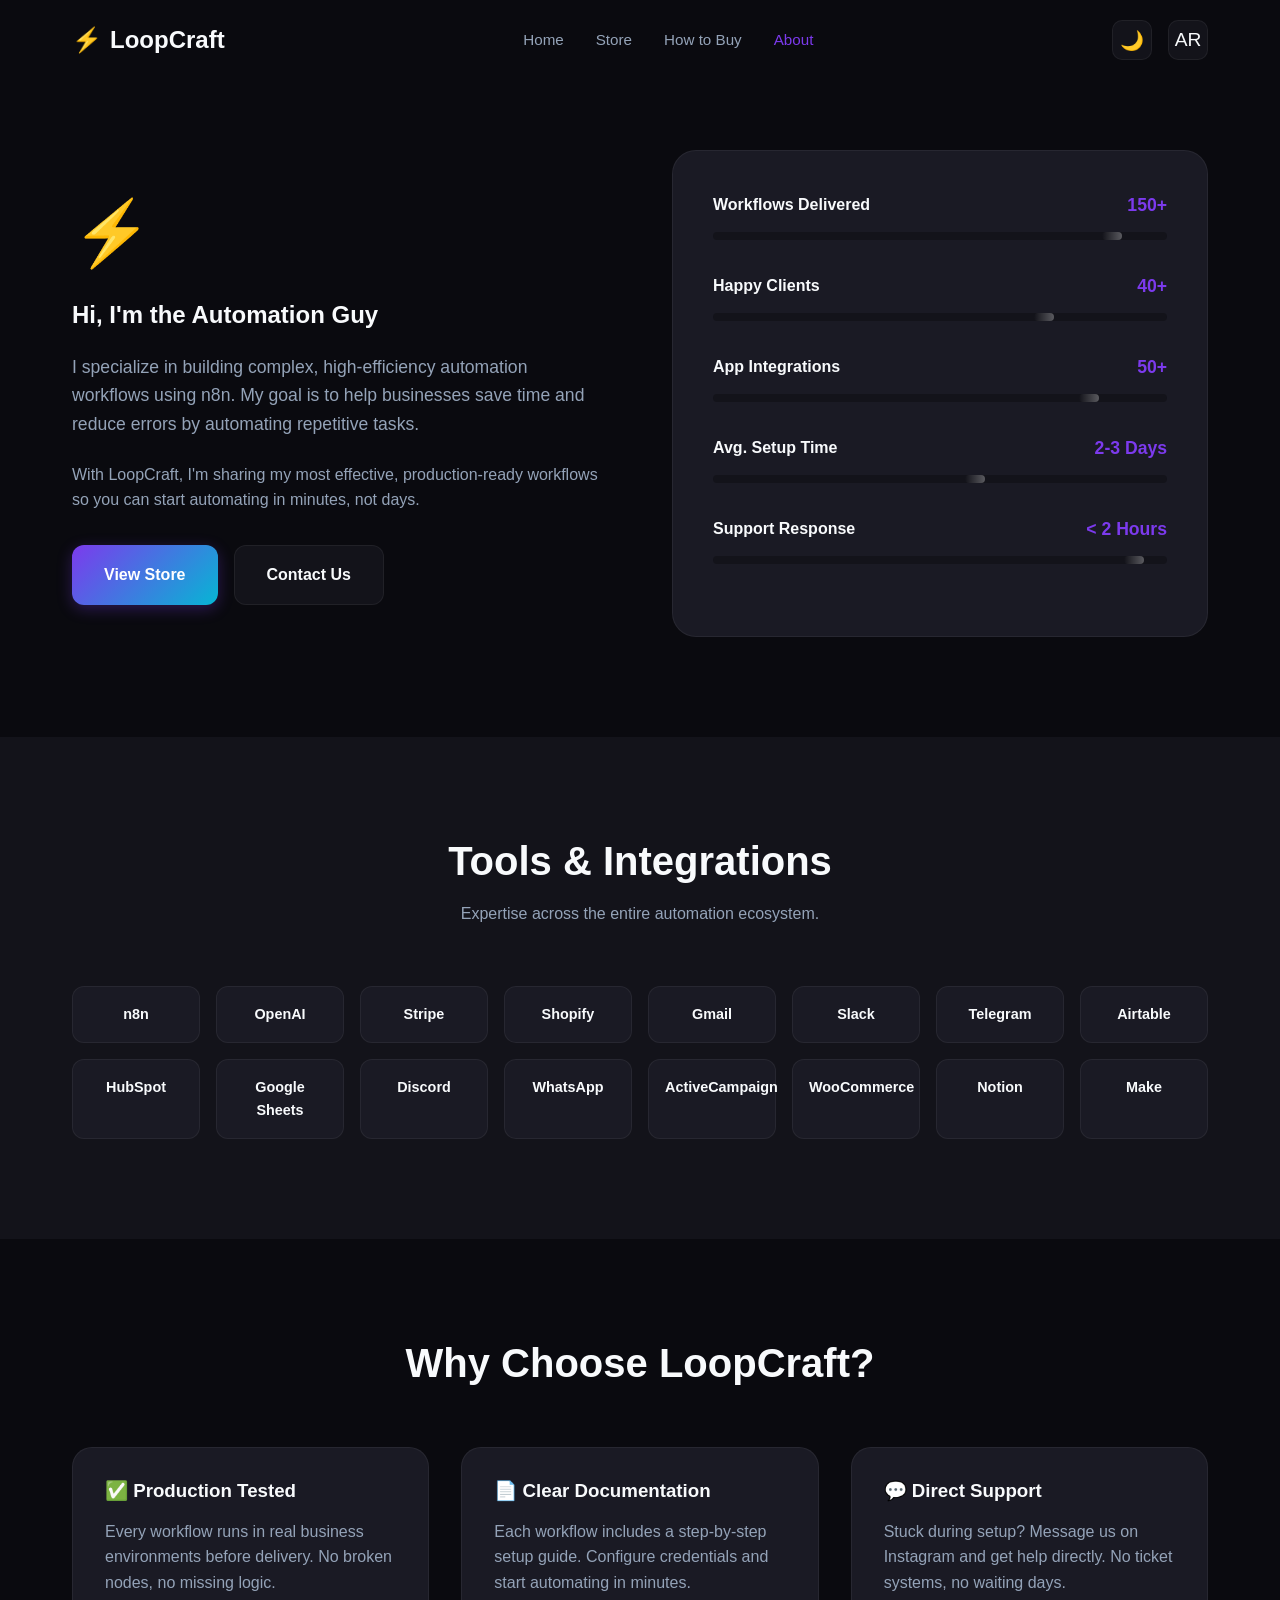
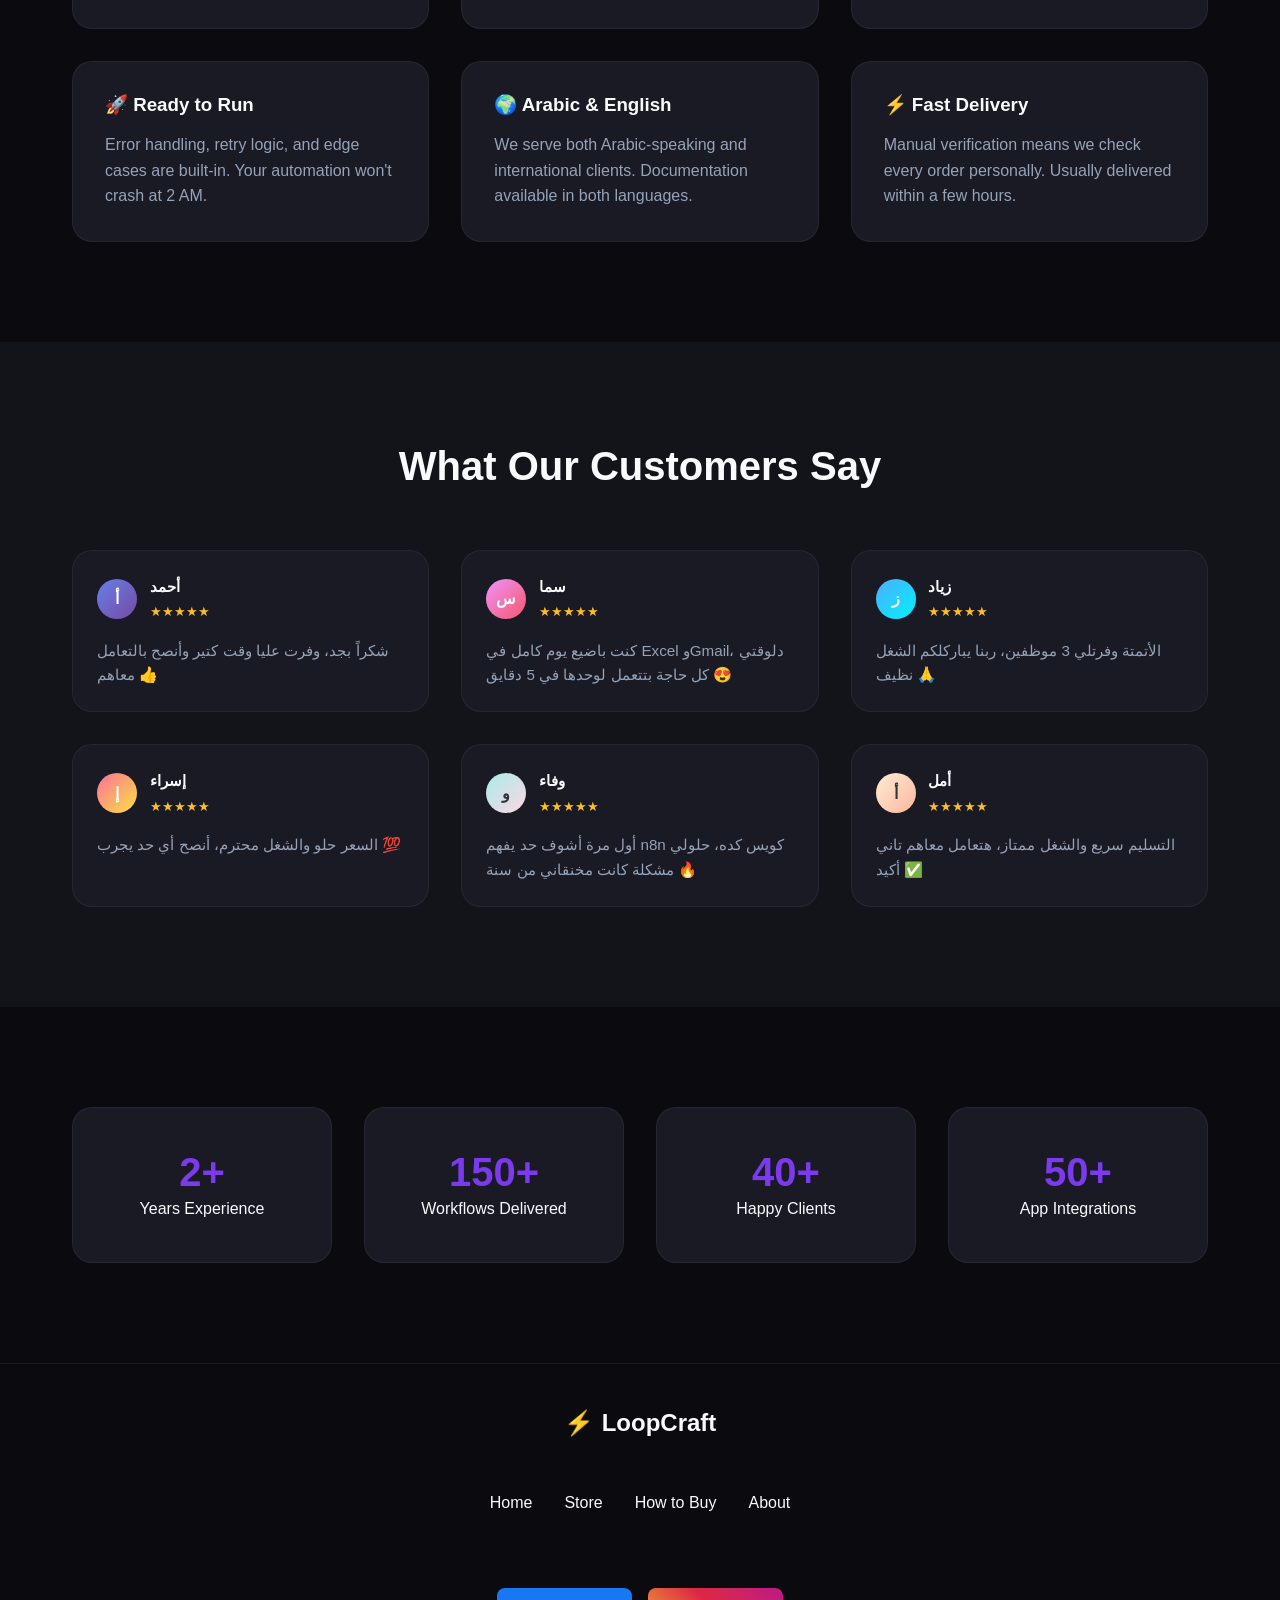
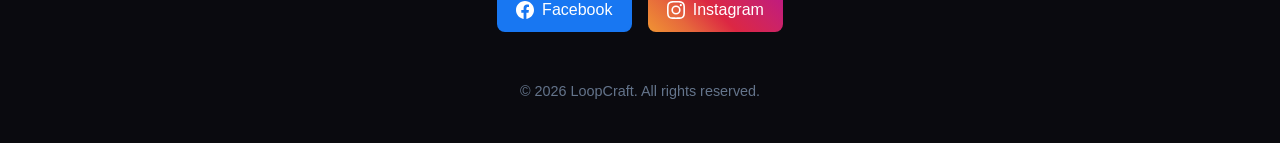
==== commit f1ab5c94: "Update about.html" ====
--- a/pages/about.html
+++ b/pages/about.html
@@ -93,6 +93,35 @@
             line-height: 1.6;
             font-size: 0.95rem;
         }
+
+        /* Social Buttons */
+        .social-links {
+            margin: 1.5rem 0;
+            display: flex;
+            gap: 1rem;
+            justify-content: center;
+            flex-wrap: wrap;
+        }
+        .social-btn {
+            display: inline-flex;
+            align-items: center;
+            gap: 0.5rem;
+            padding: 0.6rem 1.2rem;
+            border-radius: 8px;
+            text-decoration: none;
+            font-weight: 500;
+            transition: opacity 0.3s;
+            color: white;
+        }
+        .social-btn:hover {
+            opacity: 0.85;
+        }
+        .social-btn.facebook {
+            background: #1877f2;
+        }
+        .social-btn.instagram {
+            background: linear-gradient(45deg, #f09433, #e6683c, #dc2743, #cc2366, #bc1888);
+        }
     </style>
 </head>
 <body>
@@ -143,7 +172,7 @@
                     </p>
                     <div class="btn-group">
                         <a href="store.html" class="btn btn-primary" data-i18n="view-store">View Store</a>
-                        <a href="https://instagram.com/your.instagram" target="_blank" class="btn btn-secondary" data-i18n="contact-me">Contact Us</a>
+                        <a href="https://instagram.com/your.instagram" target="_blank" class="btn btn-secondary" data-i18n="contact-us">Contact Us</a>
                     </div>
                 </div>
                 
@@ -322,17 +351,6 @@
                         </div>
                     </div>
                     <p class="testimonial-text">التسليم سريع والشغل ممتاز، هتعامل معاهم تاني أكيد ✅</p>
-                </div>
-
-                <div class="step-card testimonial-card">
-                    <div class="testimonial-header">
-                        <div class="testimonial-avatar" style="background: linear-gradient(135deg, #667eea, #764ba2);">ع</div>
-                        <div>
-                            <div class="testimonial-name">علي</div>
-                            <div class="testimonial-stars">★★★★★</div>
-                        </div>
-                    </div>
-                    <p class="testimonial-text">مفيش حد فاهم احتياجي زيهم قبل كده، شغل دقيق ومتابعة بعد البيع 👌</p>
                 </div>
 
             </div>
@@ -377,6 +395,19 @@
                     <a href="how-to-buy.html" data-i18n="nav-how-to-buy">How to Buy</a>
                     <a href="about.html" data-i18n="nav-about">About</a>
                 </div>
+                
+                <!-- Social Links -->
+                <div class="social-links">
+                    <a href="https://www.facebook.com/profile.php?id=61579036135117" target="_blank" class="social-btn facebook">
+                        <svg width="18" height="18" fill="currentColor" viewBox="0 0 24 24"><path d="M24 12.073c0-6.627-5.373-12-12-12s-12 5.373-12 12c0 5.99 4.388 10.954 10.125 11.854v-8.385H7.078v-3.47h3.047V9.43c0-3.007 1.792-4.669 4.533-4.669 1.312 0 2.686.235 2.686.235v2.953H15.83c-1.491 0-1.956.925-1.956 1.874v2.25h3.328l-.532 3.47h-2.796v8.385C19.612 23.027 24 18.062 24 12.073z"/></svg>
+                        Facebook
+                    </a>
+                    <a href="https://instagram.com/your.instagram" target="_blank" class="social-btn instagram">
+                        <svg width="18" height="18" fill="currentColor" viewBox="0 0 24 24"><path d="M12 2.163c3.204 0 3.584.012 4.85.07 3.252.148 4.771 1.691 4.919 4.919.058 1.265.069 1.645.069 4.849 0 3.205-.012 3.584-.069 4.849-.149 3.225-1.664 4.771-4.919 4.919-1.266.058-1.644.07-4.85.07-3.204 0-3.584-.012-4.849-.07-3.26-.149-4.771-1.699-4.919-4.92-.058-1.265-.07-1.644-.07-4.849 0-3.204.013-3.583.07-4.849.149-3.227 1.664-4.771 4.919-4.919 1.266-.057 1.645-.069 4.849-.069zM12 0C8.741 0 8.333.014 7.053.072 2.695.272.273 2.69.073 7.052.014 8.333 0 8.741 0 12c0 3.259.014 3.668.072 4.948.2 4.358 2.618 6.78 6.98 6.98C8.333 23.986 8.741 24 12 24c3.259 0 3.668-.014 4.948-.072 4.354-.2 6.782-2.618 6.979-6.98.059-1.28.073-1.689.073-4.948 0-3.259-.014-3.667-.072-4.947-.196-4.354-2.617-6.78-6.979-6.98C15.668.014 15.259 0 12 0zm0 5.838a6.162 6.162 0 100 12.324 6.162 6.162 0 000-12.324zM12 16a4 4 0 110-8 4 4 0 010 8zm6.406-11.845a1.44 1.44 0 100 2.881 1.44 1.44 0 000-2.881z"/></svg>
+                        Instagram
+                    </a>
+                </div>
+                
                 <p class="copyright">© 2026 LoopCraft. All rights reserved.</p>
             </div>
         </div>
